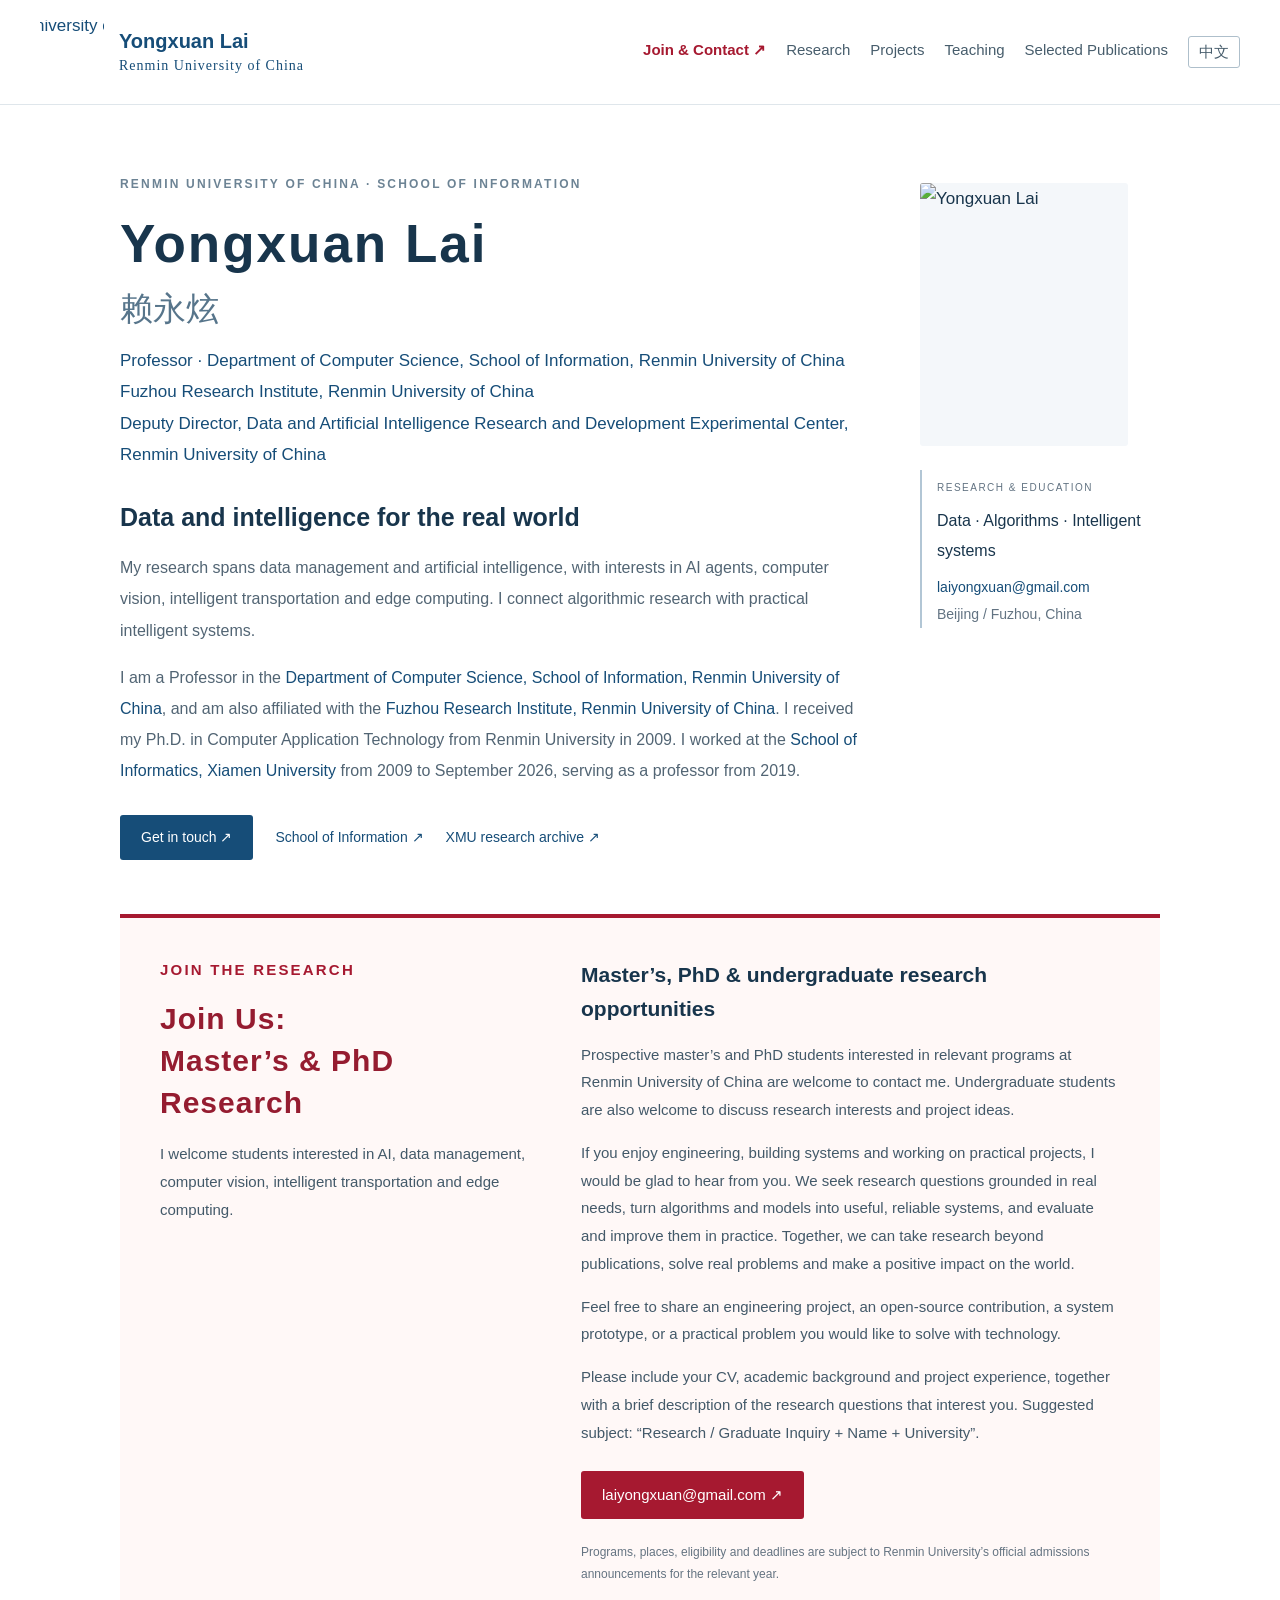
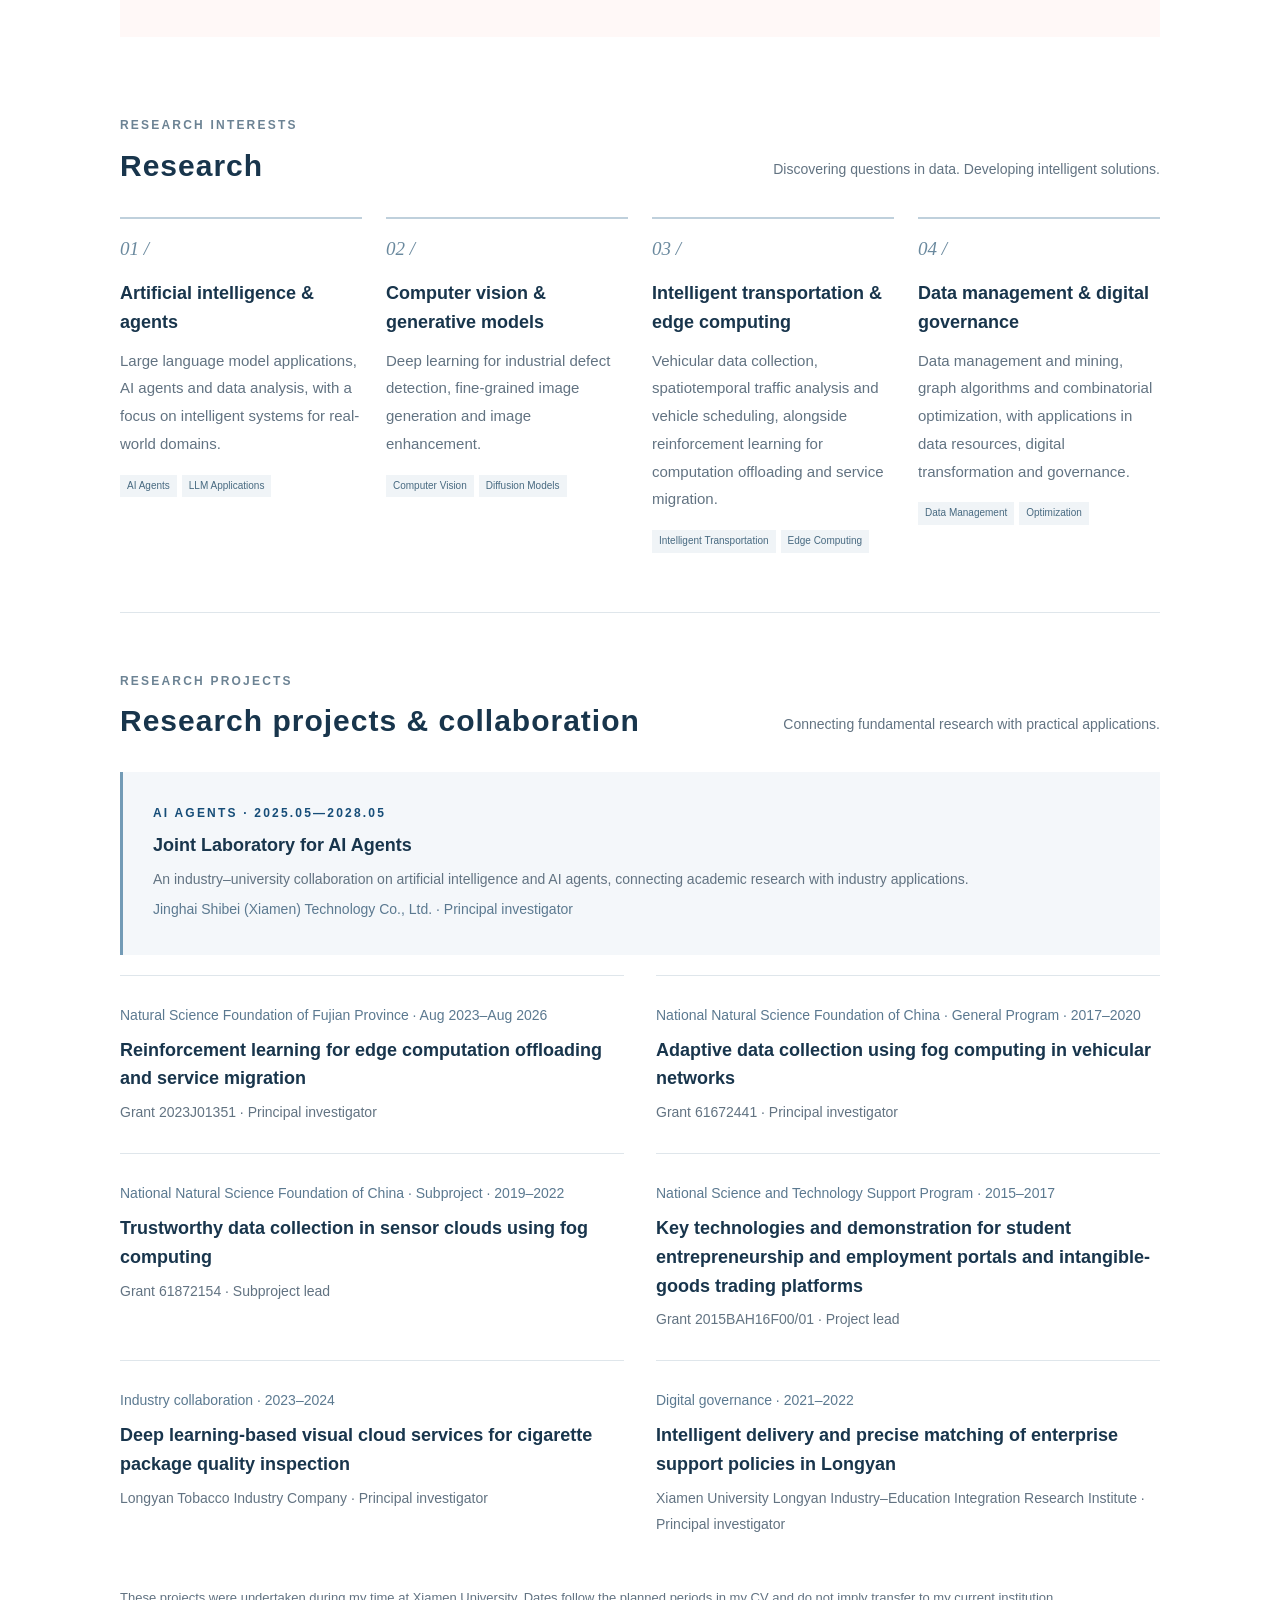
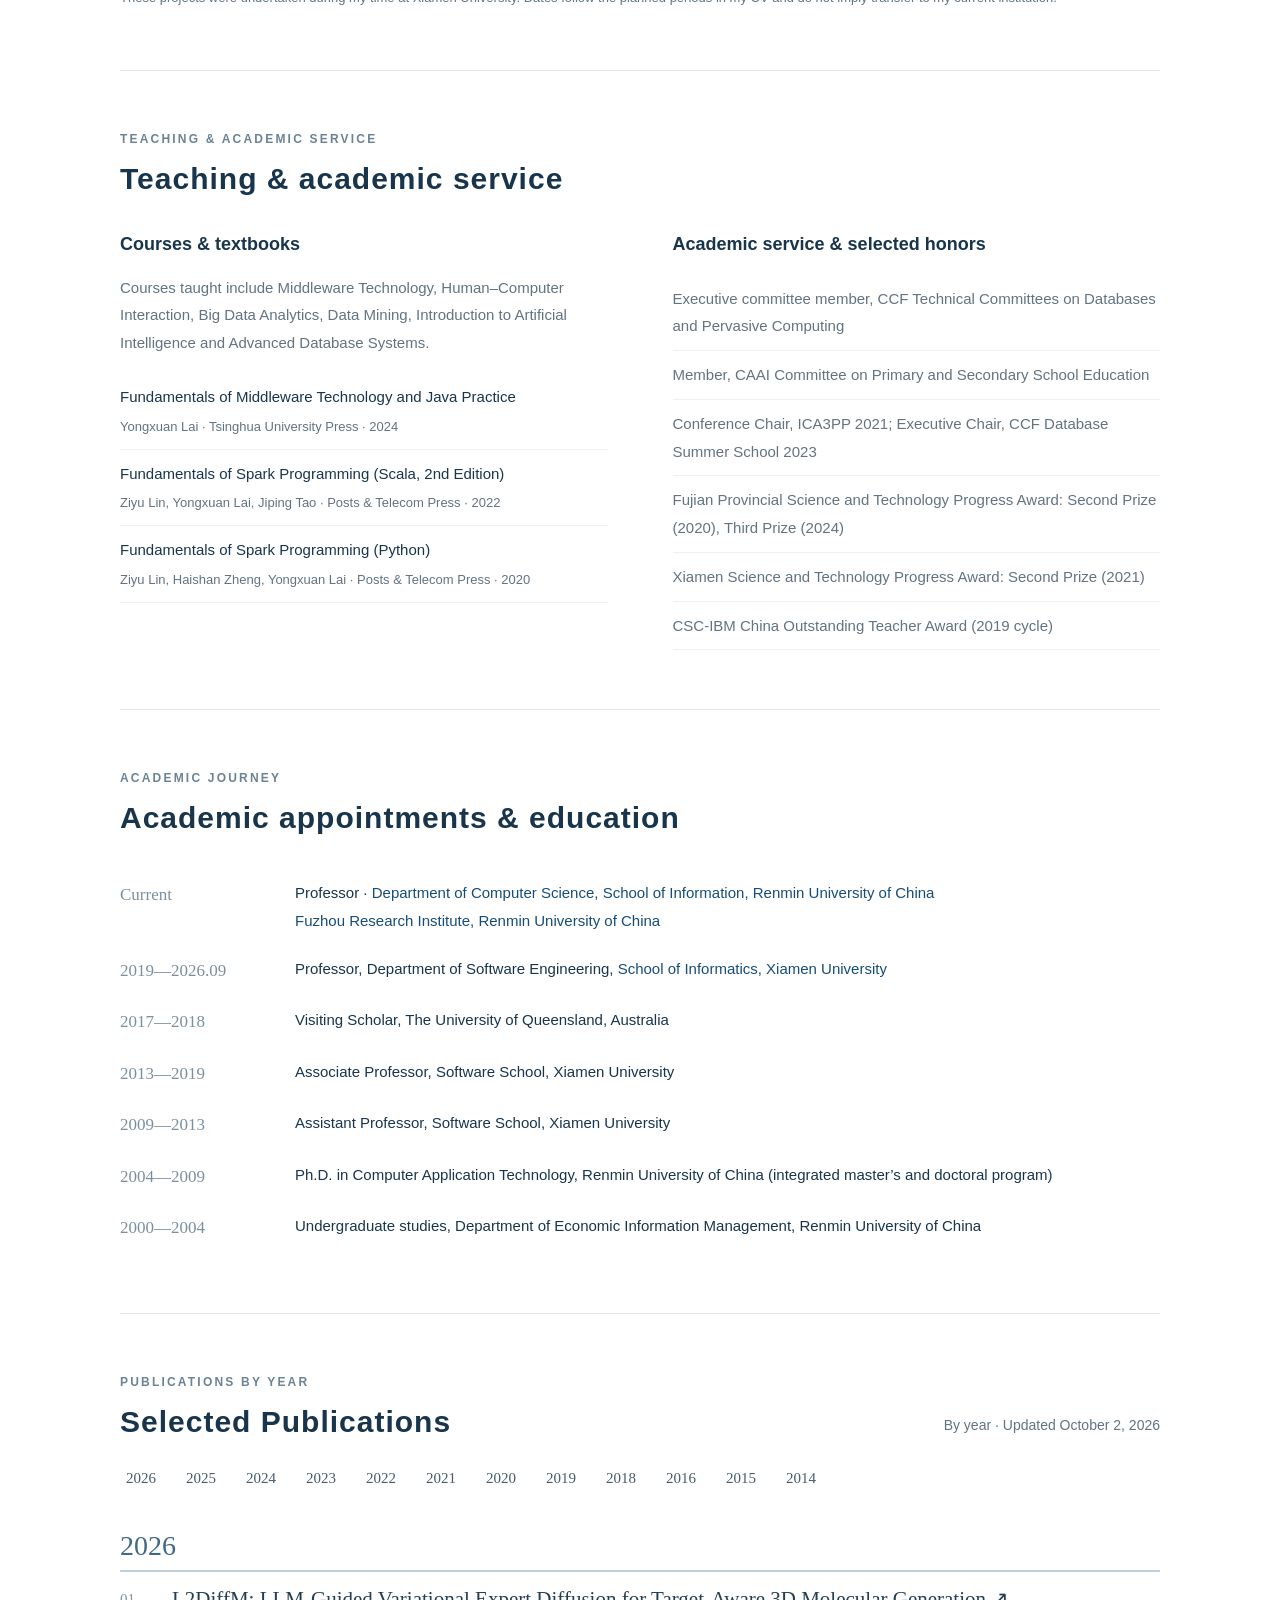
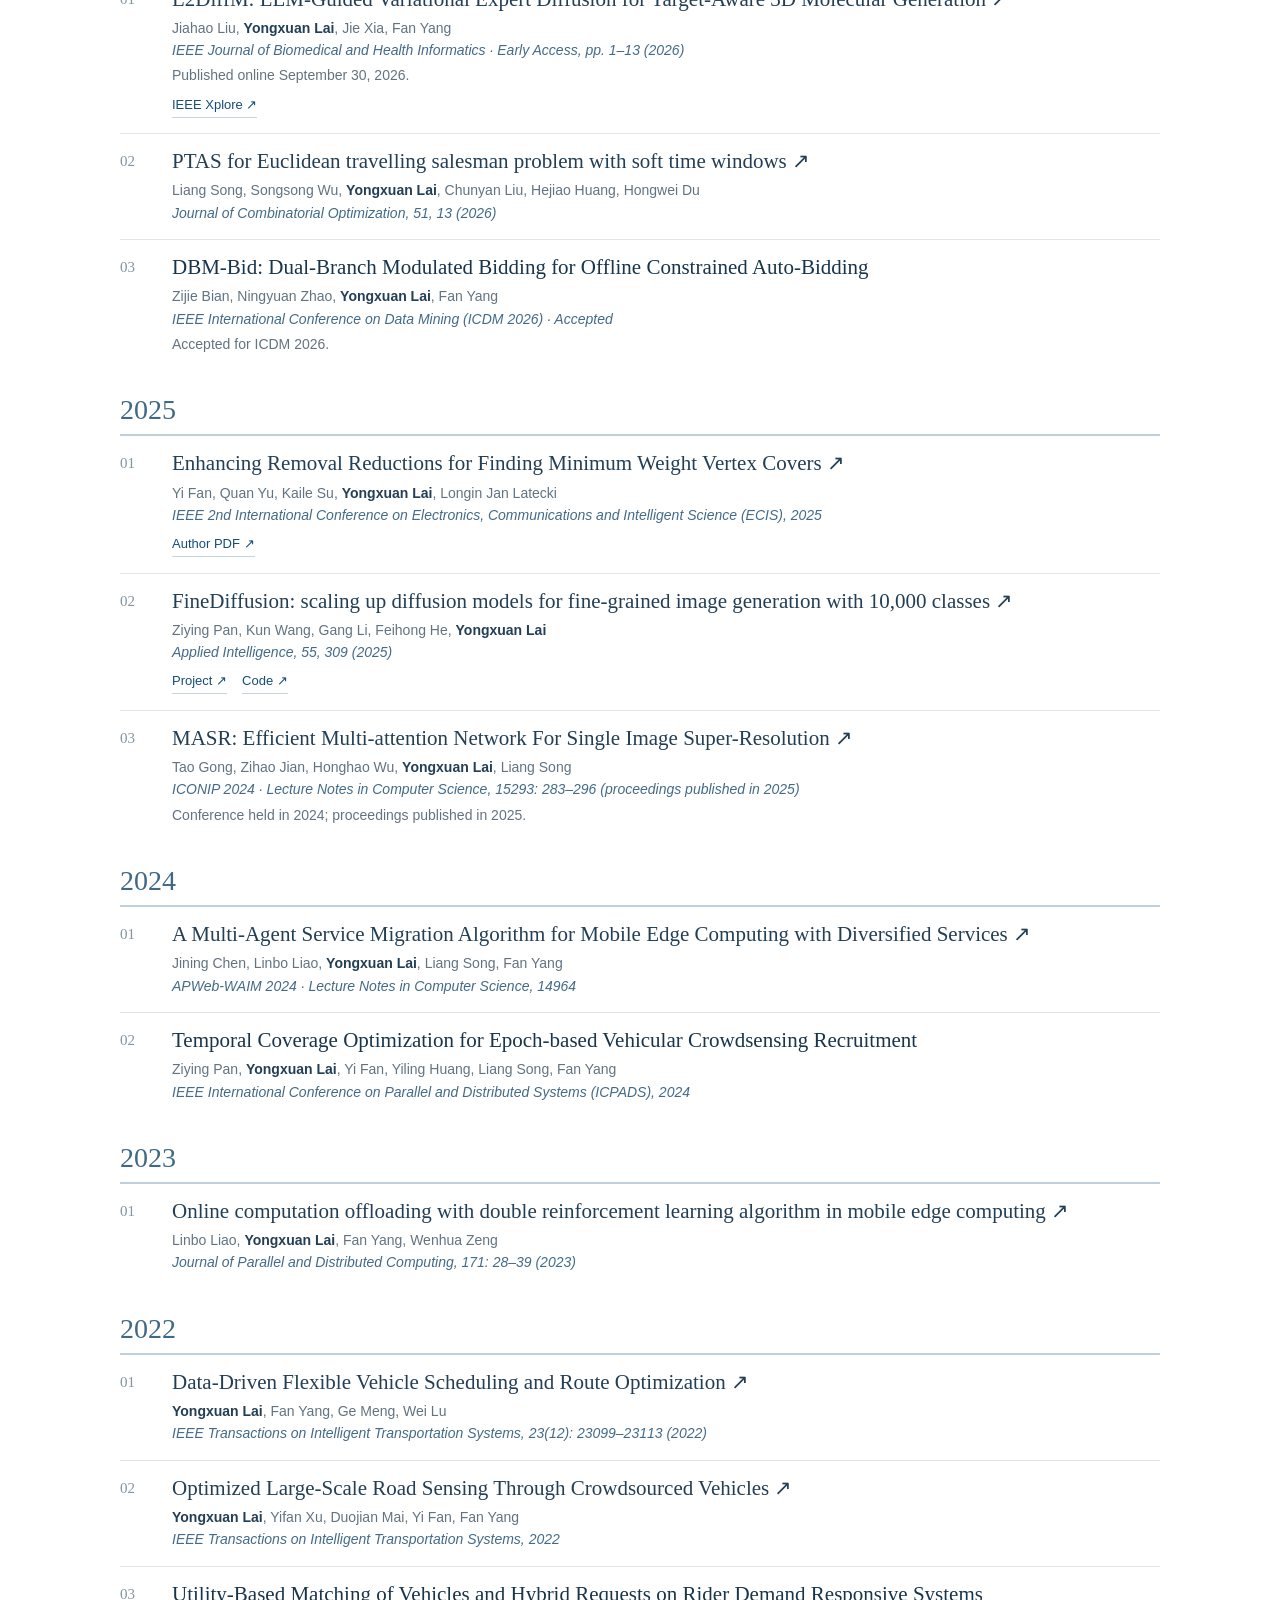
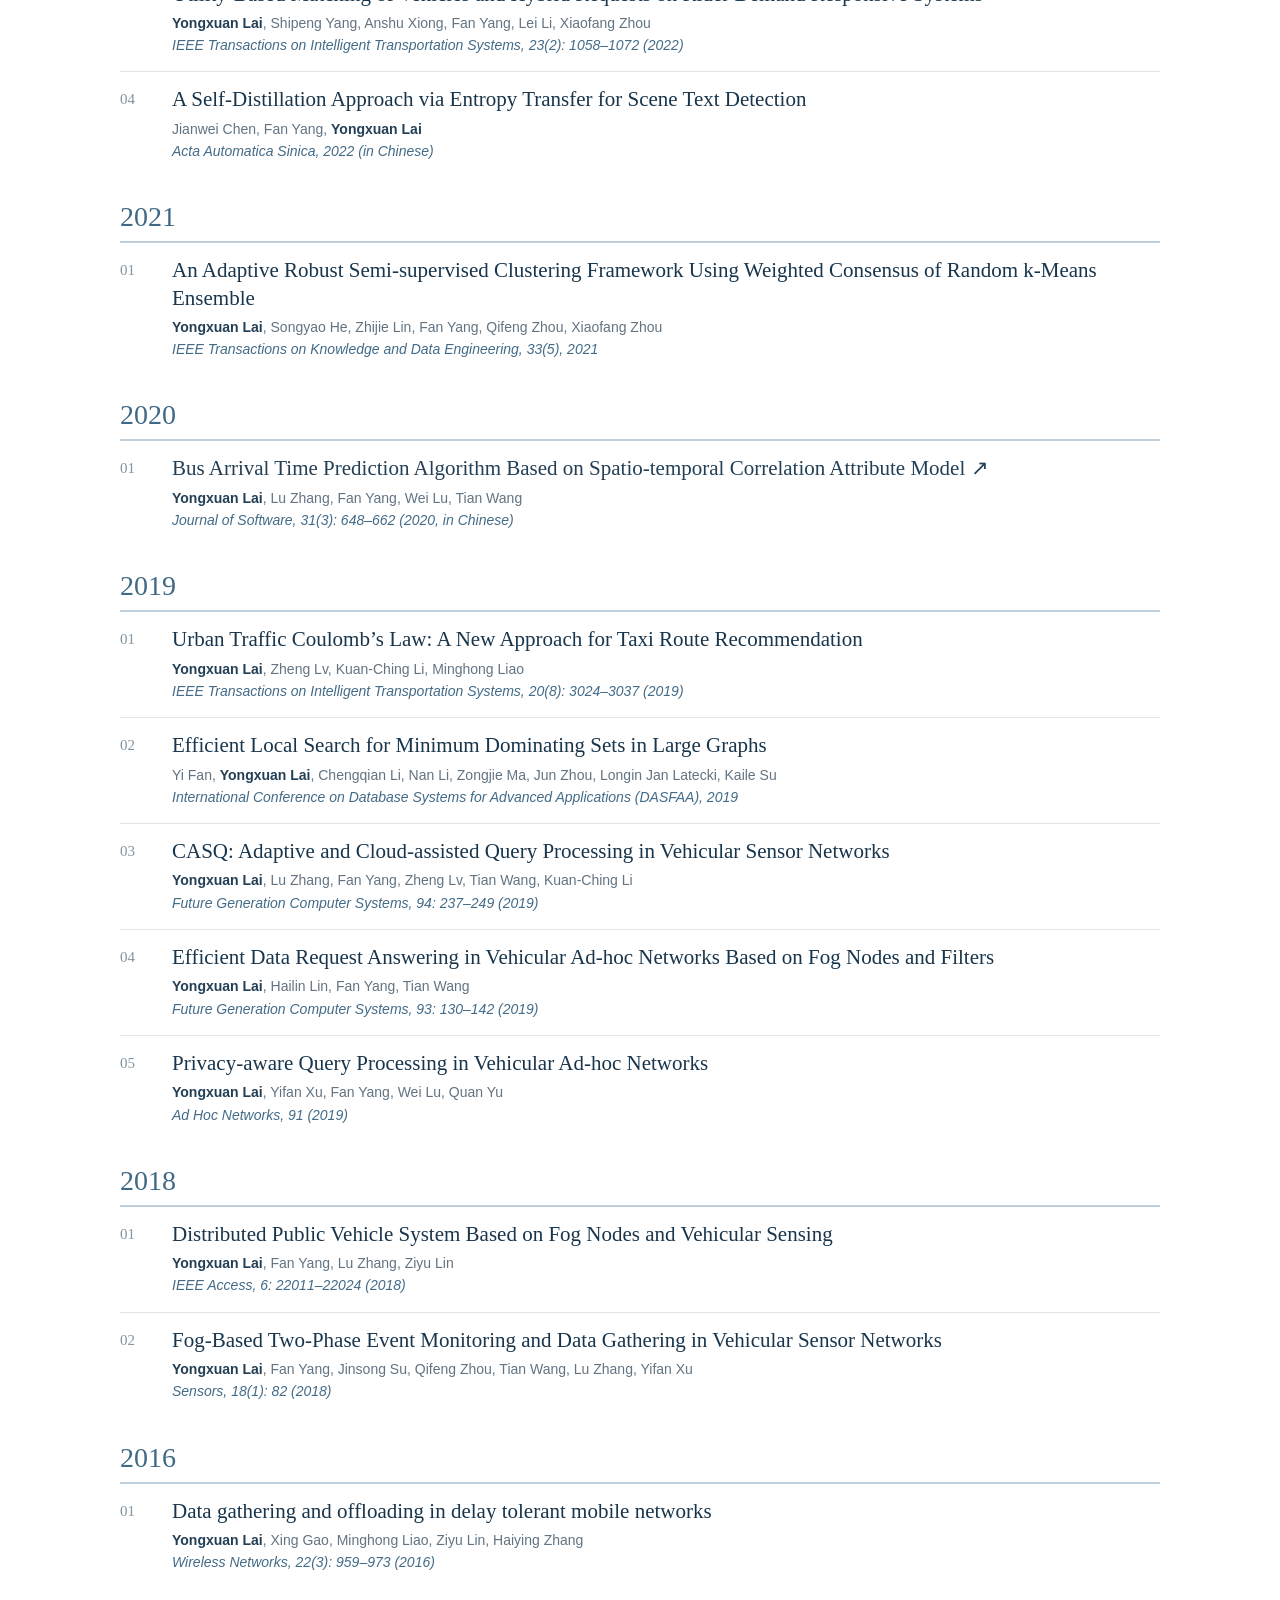
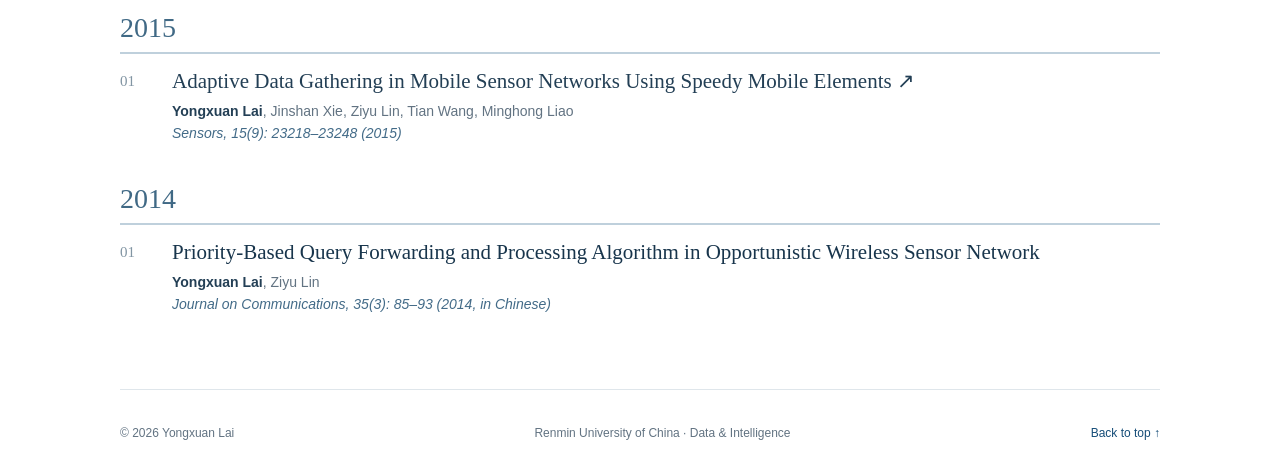
==== index.html @ a603679b "content: highlight masters and PhD recruitment near the top" ====
<!doctype html>
<html lang="en">

<head>
    <meta charset="utf-8">
    <meta name="viewport" content="width=device-width, initial-scale=1">
    <title>Yongxuan Lai | School of Information, Renmin University of China</title>
    <meta name="description"
        content="Yongxuan Lai, Department of Computer Science, School of Information, and Fuzhou Research Institute, Renmin University of China. Research in AI agents, data management, computer vision, intelligent transportation and edge computing. Publications, projects and opportunities.">
    <meta name="theme-color" content="#163e65">
    <link rel="icon" href="assets/favicon.svg" type="image/svg+xml">
    <link rel="stylesheet" href="style.css">
    <link rel="alternate" hreflang="en" href="https://laiyongxuan.github.io/">
    <link rel="alternate" hreflang="zh-CN" href="https://laiyongxuan.github.io/zh.html">
    <link rel="alternate" hreflang="x-default" href="https://laiyongxuan.github.io/">
    <link rel="canonical" href="https://laiyongxuan.github.io/">
</head>

<body>
    <a class="skip" href="#main">Skip to content</a>
    <header>
        <div class="site-identity"><a class="university-emblem" href="https://www.ruc.edu.cn/" target="_blank"
                rel="noopener noreferrer" aria-label="Renmin University of China website"><img
                    src="assets/ruc-emblem.png" alt="Renmin University of China emblem" width="924" height="300"></a><a
                class="brand" href="#about"><span>Yongxuan Lai <small>Renmin University of China</small></span></a>
        </div>
        <nav aria-label="Main navigation"><a class="nav-join"
                href="#join">Join & Contact ↗</a><a href="#research">Research</a><a href="#projects">Projects</a><a
                href="#teaching">Teaching</a><a href="#publications">Selected Publications</a><a class="language-switch" href="zh.html" lang="zh-CN"
                hreflang="zh-CN">中文</a></nav>
    </header>
    <main id="main">
        <section class="hero" id="about">
            <div class="intro">
                <p class="eyebrow">RENMIN UNIVERSITY OF CHINA · SCHOOL OF INFORMATION</p>
                <h1>Yongxuan Lai <span lang="zh-CN">赖永炫</span></h1>
                <p class="position">Professor · <a class="affiliation-link" href="https://info.ruc.edu.cn/"
                        target="_blank" rel="noopener noreferrer">Department of Computer Science, School of Information,
                        Renmin University of China</a><br><a class="affiliation-link"
                        href="https://ang.ruc.edu.cn/jxxm/tsjxzy/e8e44a99be1045ada964fd73d79098ff.htm" target="_blank"
                        rel="noopener noreferrer">Fuzhou Research Institute, Renmin University of China</a><br>Deputy
                    Director, Data and Artificial Intelligence Research and Development Experimental Center, Renmin
                    University of China</p>
                <p class="lead">Data and intelligence for the real world</p>
                <p>My research spans data management and artificial intelligence, with interests in AI agents, computer
                    vision, intelligent transportation and edge computing. I connect algorithmic research with practical
                    intelligent systems.</p>
                <p>I am a Professor in the <a class="affiliation-link" href="https://info.ruc.edu.cn/" target="_blank"
                        rel="noopener noreferrer">Department of Computer Science, School of Information, Renmin
                        University of China</a>, and am also affiliated with the <a class="affiliation-link"
                        href="https://ang.ruc.edu.cn/jxxm/tsjxzy/e8e44a99be1045ada964fd73d79098ff.htm" target="_blank"
                        rel="noopener noreferrer">Fuzhou Research Institute, Renmin University of China</a>. I received
                    my Ph.D. in Computer Application Technology from Renmin University in 2009. I worked at the <a
                        class="affiliation-link" href="https://informatics.xmu.edu.cn/" target="_blank"
                        rel="noopener noreferrer">School of Informatics, Xiamen University</a> from 2009 to September
                    2026, serving as a professor from 2019.</p>
                <div class="hero-links"><a class="button" href="mailto:laiyongxuan@gmail.com">Get in touch ↗</a><a
                        href="https://info.ruc.edu.cn/" target="_blank" rel="noopener noreferrer">School of Information
                        ↗</a><a href="https://scholar.xmu.edu.cn/Authors/Index?id=LaiYongXuan" target="_blank"
                        rel="noopener noreferrer">XMU research archive ↗</a></div>
            </div>
            <aside class="profile"><img src="assets/portrait.jpg" alt="Yongxuan Lai" width="225" height="285">
                <div><span class="profile-label">RESEARCH & EDUCATION</span>
                    <p>Data · Algorithms · Intelligent systems</p><a
                        href="mailto:laiyongxuan@gmail.com">laiyongxuan@gmail.com</a><small>Beijing / Fuzhou,
                        China</small>
                </div>
            </aside>
        </section>
        <section class="join" id="join">
            <div>
                <p class="eyebrow">JOIN THE RESEARCH</p>
                <h2>Join Us:<br>Master’s &amp; PhD Research</h2>
                <p>I welcome students interested in AI, data management, computer vision, intelligent transportation and
                    edge computing.</p>
            </div>
            <div>
                <h3>Master’s, PhD &amp; undergraduate research opportunities</h3>
                <p>Prospective master’s and PhD students interested in relevant programs at Renmin University of China are
                    welcome to contact me. Undergraduate students are also welcome to discuss research interests and
                    project ideas.</p>
                <p>If you enjoy engineering, building systems and working on practical projects, I would be glad to hear
                    from you. We seek research questions grounded in real needs, turn algorithms and models into useful,
                    reliable systems, and evaluate and improve them in practice. Together, we can take research beyond
                    publications, solve real problems and make a positive impact on the world.</p>
                <p>Feel free to share an engineering project, an open-source contribution, a system prototype, or a
                    practical problem you would like to solve with technology.</p>
                <p>Please include your CV, academic background and project experience, together with a brief description
                    of the research questions that interest you. Suggested subject: “Research / Graduate Inquiry + Name
                    + University”.</p><a class="button light"
                    href="mailto:laiyongxuan@gmail.com?subject=Research%20%2F%20Graduate%20Inquiry">laiyongxuan@gmail.com
                    ↗</a>
                <p class="join-note">Programs, places, eligibility and deadlines are subject to Renmin University’s
                    official admissions announcements for the relevant year.</p>
            </div>
        </section>
        <section id="research">
            <div class="section-heading">
                <div>
                    <p class="eyebrow">RESEARCH INTERESTS</p>
                    <h2>Research</h2>
                </div>
                <p>Discovering questions in data. Developing intelligent solutions.</p>
            </div>
            <div class="research-grid">
                <article><span class="number">01 /</span>
                    <h3>Artificial intelligence & agents</h3>
                    <p>Large language model applications, AI agents and data analysis, with a focus on intelligent
                        systems for real-world domains.</p>
                    <div class="tags"><span>AI Agents</span><span>LLM Applications</span></div>
                </article>
                <article><span class="number">02 /</span>
                    <h3>Computer vision & generative models</h3>
                    <p>Deep learning for industrial defect detection, fine-grained image generation and image
                        enhancement.</p>
                    <div class="tags"><span>Computer Vision</span><span>Diffusion Models</span></div>
                </article>
                <article><span class="number">03 /</span>
                    <h3>Intelligent transportation & edge computing</h3>
                    <p>Vehicular data collection, spatiotemporal traffic analysis and vehicle scheduling, alongside
                        reinforcement learning for computation offloading and service migration.</p>
                    <div class="tags"><span>Intelligent Transportation</span><span>Edge Computing</span></div>
                </article>
                <article><span class="number">04 /</span>
                    <h3>Data management & digital governance</h3>
                    <p>Data management and mining, graph algorithms and combinatorial optimization, with applications in
                        data resources, digital transformation and governance.</p>
                    <div class="tags"><span>Data Management</span><span>Optimization</span></div>
                </article>
            </div>
        </section>
        <section id="projects">
            <div class="section-heading">
                <div>
                    <p class="eyebrow">RESEARCH PROJECTS</p>
                    <h2>Research projects & collaboration</h2>
                </div>
                <p>Connecting fundamental research with practical applications.</p>
            </div>
            <div class="projects">
                <article class="featured-project">
                    <p class="eyebrow">AI AGENTS · 2025.05—2028.05</p>
                    <h3>Joint Laboratory for AI Agents</h3>
                    <p>An industry–university collaboration on artificial intelligence and AI agents, connecting
                        academic research with industry applications.</p>
                    <p class="project-meta">Jinghai Shibei (Xiamen) Technology Co., Ltd. · Principal investigator</p>
                </article>
                <article>
                    <p class="project-meta">Natural Science Foundation of Fujian Province · Aug 2023–Aug 2026</p>
                    <h3>Reinforcement learning for edge computation offloading and service migration</h3>
                    <p>Grant 2023J01351 · Principal investigator</p>
                </article>
                <article>
                    <p class="project-meta">National Natural Science Foundation of China · General Program · 2017–2020
                    </p>
                    <h3>Adaptive data collection using fog computing in vehicular networks</h3>
                    <p>Grant 61672441 · Principal investigator</p>
                </article>
                <article>
                    <p class="project-meta">National Natural Science Foundation of China · Subproject · 2019–2022</p>
                    <h3>Trustworthy data collection in sensor clouds using fog computing</h3>
                    <p>Grant 61872154 · Subproject lead</p>
                </article>
                <article>
                    <p class="project-meta">National Science and Technology Support Program · 2015–2017</p>
                    <h3>Key technologies and demonstration for student entrepreneurship and employment portals and
                        intangible-goods trading platforms</h3>
                    <p>Grant 2015BAH16F00/01 · Project lead</p>
                </article>
                <article>
                    <p class="project-meta">Industry collaboration · 2023–2024</p>
                    <h3>Deep learning-based visual cloud services for cigarette package quality inspection</h3>
                    <p>Longyan Tobacco Industry Company · Principal investigator</p>
                </article>
                <article>
                    <p class="project-meta">Digital governance · 2021–2022</p>
                    <h3>Intelligent delivery and precise matching of enterprise support policies in Longyan</h3>
                    <p>Xiamen University Longyan Industry–Education Integration Research Institute · Principal
                        investigator</p>
                </article>
            </div>
            <p class="section-note">These projects were undertaken during my time at Xiamen University. Dates follow the
                planned periods in my CV and do not imply transfer to my current institution.</p>
        </section>
        <section id="teaching">
            <div class="section-heading">
                <div>
                    <p class="eyebrow">TEACHING & ACADEMIC SERVICE</p>
                    <h2>Teaching & academic service</h2>
                </div>
            </div>
            <div class="two-columns">
                <div>
                    <h3 class="subheading">Courses & textbooks</h3>
                    <p>Courses taught include Middleware Technology, Human–Computer Interaction, Big Data Analytics,
                        Data Mining, Introduction to Artificial Intelligence and Advanced Database Systems.</p>
                    <ul class="clean-list">
                        <li><strong>Fundamentals of Middleware Technology and Java Practice</strong><span>Yongxuan Lai ·
                                Tsinghua University Press · 2024</span></li>
                        <li><strong>Fundamentals of Spark Programming (Scala, 2nd Edition)</strong><span>Ziyu Lin,
                                Yongxuan Lai, Jiping Tao · Posts & Telecom Press · 2022</span></li>
                        <li><strong>Fundamentals of Spark Programming (Python)</strong><span>Ziyu Lin, Haishan Zheng,
                                Yongxuan Lai · Posts & Telecom Press · 2020</span></li>
                    </ul>
                </div>
                <div>
                    <h3 class="subheading">Academic service & selected honors</h3>
                    <ul class="clean-list">
                        <li>Executive committee member, CCF Technical Committees on Databases and Pervasive Computing
                        </li>
                        <li>Member, CAAI Committee on Primary and Secondary School Education</li>
                        <li>Conference Chair, ICA3PP 2021; Executive Chair, CCF Database Summer School 2023</li>
                        <li>Fujian Provincial Science and Technology Progress Award: Second Prize (2020), Third Prize
                            (2024)</li>
                        <li>Xiamen Science and Technology Progress Award: Second Prize (2021)</li>
                        <li>CSC-IBM China Outstanding Teacher Award (2019 cycle)</li>
                    </ul>
                </div>
            </div>
        </section>
        <section id="experience">
            <div class="section-heading">
                <div>
                    <p class="eyebrow">ACADEMIC JOURNEY</p>
                    <h2>Academic appointments & education</h2>
                </div>
            </div>
            <div class="timeline">
                <p><time>Current</time><span>Professor · <a class="affiliation-link" href="https://info.ruc.edu.cn/"
                            target="_blank" rel="noopener noreferrer">Department of Computer Science, School of
                            Information, Renmin University of China</a><br><a class="affiliation-link"
                            href="https://ang.ruc.edu.cn/jxxm/tsjxzy/e8e44a99be1045ada964fd73d79098ff.htm"
                            target="_blank" rel="noopener noreferrer">Fuzhou Research Institute, Renmin University of
                            China</a></span></p>
                <p><time>2019—2026.09</time><span>Professor, Department of Software Engineering, <a
                            class="affiliation-link" href="https://informatics.xmu.edu.cn/" target="_blank"
                            rel="noopener noreferrer">School of Informatics, Xiamen University</a></span></p>
                <p><time>2017—2018</time><span>Visiting Scholar, The University of Queensland, Australia</span></p>
                <p><time>2013—2019</time><span>Associate Professor, Software School, Xiamen University</span></p>
                <p><time>2009—2013</time><span>Assistant Professor, Software School, Xiamen University</span></p>
                <p><time>2004—2009</time><span>Ph.D. in Computer Application Technology, Renmin University of China
                        (integrated master’s and doctoral program)</span></p>
                <p><time>2000—2004</time><span>Undergraduate studies, Department of Economic Information Management,
                        Renmin University of China</span></p>
            </div>
        </section>
        <section id="publications">
            <div class="section-heading">
                <div>
                    <p class="eyebrow">PUBLICATIONS BY YEAR</p>
                    <h2>Selected Publications</h2>
                </div>
                <p>By year · Updated October 2, 2026</p>
            </div>
            <nav class="year-nav" aria-label="Publication years"><a href="#papers-2026">2026</a><a
                    href="#papers-2025">2025</a><a href="#papers-2024">2024</a><a href="#papers-2023">2023</a><a
                    href="#papers-2022">2022</a><a href="#papers-2021">2021</a><a href="#papers-2020">2020</a><a
                    href="#papers-2019">2019</a><a href="#papers-2018">2018</a><a href="#papers-2016">2016</a><a
                    href="#papers-2015">2015</a><a href="#papers-2014">2014</a></nav>
            
            <div class="publication-year" id="papers-2026">
                <h3>2026</h3>
                <div class="paper-list">
                    <article class="paper" data-status="published">
                        <div class="paper-index">01</div>
                        <div>
                            <h4><a href="https://doi.org/10.1109/JBHI.2026.3737835">L2DiffM: LLM-Guided Variational
                                    Expert Diffusion for Target-Aware 3D Molecular Generation ↗</a></h4>
                            <p>Jiahao Liu, <strong>Yongxuan Lai</strong>, Jie Xia, Fan Yang</p>
                            <p class="venue">IEEE Journal of Biomedical and Health Informatics · Early Access, pp. 1–13
                                (2026)</p>
                            <p class="paper-note">Published online September 30, 2026.</p><a class="paper-link"
                                href="https://ieeexplore.ieee.org/document/11715883">IEEE Xplore ↗</a>
                        </div>
                    </article>
                    <article class="paper" data-status="published">
                        <div class="paper-index">02</div>
                        <div>
                            <h4><a href="https://doi.org/10.1007/s10878-025-01387-z">PTAS for Euclidean travelling
                                    salesman problem with soft time windows ↗</a></h4>
                            <p>Liang Song, Songsong Wu, <strong>Yongxuan Lai</strong>, Chunyan Liu, Hejiao Huang,
                                Hongwei Du</p>
                            <p class="venue">Journal of Combinatorial Optimization, 51, 13 (2026)</p>
                        </div>
                    </article>
                    <article class="paper" data-status="accepted">
                        <div class="paper-index">03</div>
                        <div>
                            <h4>DBM-Bid: Dual-Branch Modulated Bidding for Offline Constrained Auto-Bidding</h4>
                            <p>Zijie Bian, Ningyuan Zhao, <strong>Yongxuan Lai</strong>, Fan Yang</p>
                            <p class="venue">IEEE International Conference on Data Mining (ICDM 2026) · Accepted</p>
                            <p class="paper-note">Accepted for ICDM 2026.</p>
                        </div>
                    </article>
                </div>
            </div>
            <div class="publication-year" id="papers-2025">
                <h3>2025</h3>
                <div class="paper-list">
                    <article class="paper" data-status="published">
                        <div class="paper-index">01</div>
                        <div>
                            <h4><a href="https://doi.org/10.1109/ECIS65594.2025.11086670">Enhancing Removal Reductions
                                    for Finding Minimum Weight Vertex Covers ↗</a></h4>
                            <p>Yi Fan, Quan Yu, Kaile Su, <strong>Yongxuan Lai</strong>, Longin Jan Latecki</p>
                            <p class="venue">IEEE 2nd International Conference on Electronics, Communications and
                                Intelligent Science (ECIS), 2025</p><a class="paper-link"
                                href="https://cis.temple.edu/~latecki/Papers/YiFan2025.pdf">Author PDF ↗</a>
                        </div>
                    </article>
                    <article class="paper" data-status="published">
                        <div class="paper-index">02</div>
                        <div>
                            <h4><a href="https://doi.org/10.1007/s10489-024-06215-1">FineDiffusion: scaling up diffusion
                                    models for fine-grained image generation with 10,000 classes ↗</a></h4>
                            <p>Ziying Pan, Kun Wang, Gang Li, Feihong He, <strong>Yongxuan Lai</strong></p>
                            <p class="venue">Applied Intelligence, 55, 309 (2025)</p><a class="paper-link"
                                href="https://finediffusion.github.io/">Project ↗</a><a class="paper-link"
                                href="https://github.com/FineDiffusion/FineDiffusion/">Code ↗</a>
                        </div>
                    </article>
                    <article class="paper" data-status="published">
                        <div class="paper-index">03</div>
                        <div>
                            <h4><a href="https://doi.org/10.1007/978-981-96-6596-9_20">MASR: Efficient Multi-attention
                                    Network For Single Image Super-Resolution ↗</a></h4>
                            <p>Tao Gong, Zihao Jian, Honghao Wu, <strong>Yongxuan Lai</strong>, Liang Song</p>
                            <p class="venue">ICONIP 2024 · Lecture Notes in Computer Science, 15293: 283–296
                                (proceedings published in 2025)</p>
                            <p class="paper-note">Conference held in 2024; proceedings published in 2025.</p>
                        </div>
                    </article>
                </div>
            </div>
            <div class="publication-year" id="papers-2024">
                <h3>2024</h3>
                <div class="paper-list">
                    <article class="paper" data-status="published">
                        <div class="paper-index">01</div>
                        <div>
                            <h4><a href="https://doi.org/10.1007/978-981-97-7241-4_22">A Multi-Agent Service Migration
                                    Algorithm for Mobile Edge Computing with Diversified Services ↗</a></h4>
                            <p>Jining Chen, Linbo Liao, <strong>Yongxuan Lai</strong>, Liang Song, Fan Yang</p>
                            <p class="venue">APWeb-WAIM 2024 · Lecture Notes in Computer Science, 14964</p>
                        </div>
                    </article>
                    <article class="paper" data-status="published">
                        <div class="paper-index">02</div>
                        <div>
                            <h4>Temporal Coverage Optimization for Epoch-based Vehicular Crowdsensing Recruitment</h4>
                            <p>Ziying Pan, <strong>Yongxuan Lai</strong>, Yi Fan, Yiling Huang, Liang Song, Fan Yang</p>
                            <p class="venue">IEEE International Conference on Parallel and Distributed Systems (ICPADS),
                                2024</p>
                        </div>
                    </article>
                </div>
            </div>
            <div class="publication-year" id="papers-2023">
                <h3>2023</h3>
                <div class="paper-list">
                    <article class="paper" data-status="published">
                        <div class="paper-index">01</div>
                        <div>
                            <h4><a href="https://doi.org/10.1016/j.jpdc.2022.09.006">Online computation offloading with
                                    double reinforcement learning algorithm in mobile edge computing ↗</a></h4>
                            <p>Linbo Liao, <strong>Yongxuan Lai</strong>, Fan Yang, Wenhua Zeng</p>
                            <p class="venue">Journal of Parallel and Distributed Computing, 171: 28–39 (2023)</p>
                        </div>
                    </article>
                </div>
            </div>
            <div class="publication-year" id="papers-2022">
                <h3>2022</h3>
                <div class="paper-list">
                    <article class="paper" data-status="published">
                        <div class="paper-index">01</div>
                        <div>
                            <h4><a href="https://doi.org/10.1109/TITS.2022.3204644">Data-Driven Flexible Vehicle
                                    Scheduling and Route Optimization ↗</a></h4>
                            <p><strong>Yongxuan Lai</strong>, Fan Yang, Ge Meng, Wei Lu</p>
                            <p class="venue">IEEE Transactions on Intelligent Transportation Systems, 23(12):
                                23099–23113 (2022)</p>
                        </div>
                    </article>
                    <article class="paper" data-status="published">
                        <div class="paper-index">02</div>
                        <div>
                            <h4><a href="https://doi.org/10.1109/TITS.2022.3147211">Optimized Large-Scale Road Sensing
                                    Through Crowdsourced Vehicles ↗</a></h4>
                            <p><strong>Yongxuan Lai</strong>, Yifan Xu, Duojian Mai, Yi Fan, Fan Yang</p>
                            <p class="venue">IEEE Transactions on Intelligent Transportation Systems, 2022</p>
                        </div>
                    </article>
                    <article class="paper" data-status="published">
                        <div class="paper-index">03</div>
                        <div>
                            <h4>Utility-Based Matching of Vehicles and Hybrid Requests on Rider Demand Responsive
                                Systems</h4>
                            <p><strong>Yongxuan Lai</strong>, Shipeng Yang, Anshu Xiong, Fan Yang, Lei Li, Xiaofang Zhou
                            </p>
                            <p class="venue">IEEE Transactions on Intelligent Transportation Systems, 23(2): 1058–1072
                                (2022)</p>
                        </div>
                    </article>
                    <article class="paper" data-status="published">
                        <div class="paper-index">04</div>
                        <div>
                            <h4>A Self-Distillation Approach via Entropy Transfer for Scene Text Detection</h4>
                            <p>Jianwei Chen, Fan Yang, <strong>Yongxuan Lai</strong></p>
                            <p class="venue">Acta Automatica Sinica, 2022 (in Chinese)</p>
                        </div>
                    </article>
                </div>
            </div>
            <div class="publication-year" id="papers-2021">
                <h3>2021</h3>
                <div class="paper-list">
                    <article class="paper" data-status="published">
                        <div class="paper-index">01</div>
                        <div>
                            <h4>An Adaptive Robust Semi-supervised Clustering Framework Using Weighted Consensus of
                                Random k-Means Ensemble</h4>
                            <p><strong>Yongxuan Lai</strong>, Songyao He, Zhijie Lin, Fan Yang, Qifeng Zhou, Xiaofang
                                Zhou</p>
                            <p class="venue">IEEE Transactions on Knowledge and Data Engineering, 33(5), 2021</p>
                        </div>
                    </article>
                </div>
            </div>
            <div class="publication-year" id="papers-2020">
                <h3>2020</h3>
                <div class="paper-list">
                    <article class="paper" data-status="published">
                        <div class="paper-index">01</div>
                        <div>
                            <h4><a href="https://doi.org/10.13328/j.cnki.jos.005901">Bus Arrival Time Prediction
                                    Algorithm Based on Spatio-temporal Correlation Attribute Model ↗</a></h4>
                            <p><strong>Yongxuan Lai</strong>, Lu Zhang, Fan Yang, Wei Lu, Tian Wang</p>
                            <p class="venue">Journal of Software, 31(3): 648–662 (2020, in Chinese)</p>
                        </div>
                    </article>
                </div>
            </div>
            <div class="publication-year" id="papers-2019">
                <h3>2019</h3>
                <div class="paper-list">
                    <article class="paper" data-status="published">
                        <div class="paper-index">01</div>
                        <div>
                            <h4>Urban Traffic Coulomb’s Law: A New Approach for Taxi Route Recommendation</h4>
                            <p><strong>Yongxuan Lai</strong>, Zheng Lv, Kuan-Ching Li, Minghong Liao</p>
                            <p class="venue">IEEE Transactions on Intelligent Transportation Systems, 20(8): 3024–3037
                                (2019)</p>
                        </div>
                    </article>
                    <article class="paper" data-status="published">
                        <div class="paper-index">02</div>
                        <div>
                            <h4>Efficient Local Search for Minimum Dominating Sets in Large Graphs</h4>
                            <p>Yi Fan, <strong>Yongxuan Lai</strong>, Chengqian Li, Nan Li, Zongjie Ma, Jun Zhou, Longin
                                Jan Latecki, Kaile Su</p>
                            <p class="venue">International Conference on Database Systems for Advanced Applications
                                (DASFAA), 2019</p>
                        </div>
                    </article>
                    <article class="paper" data-status="published">
                        <div class="paper-index">03</div>
                        <div>
                            <h4>CASQ: Adaptive and Cloud-assisted Query Processing in Vehicular Sensor Networks</h4>
                            <p><strong>Yongxuan Lai</strong>, Lu Zhang, Fan Yang, Zheng Lv, Tian Wang, Kuan-Ching Li</p>
                            <p class="venue">Future Generation Computer Systems, 94: 237–249 (2019)</p>
                        </div>
                    </article>
                    <article class="paper" data-status="published">
                        <div class="paper-index">04</div>
                        <div>
                            <h4>Efficient Data Request Answering in Vehicular Ad-hoc Networks Based on Fog Nodes and
                                Filters</h4>
                            <p><strong>Yongxuan Lai</strong>, Hailin Lin, Fan Yang, Tian Wang</p>
                            <p class="venue">Future Generation Computer Systems, 93: 130–142 (2019)</p>
                        </div>
                    </article>
                    <article class="paper" data-status="published">
                        <div class="paper-index">05</div>
                        <div>
                            <h4>Privacy-aware Query Processing in Vehicular Ad-hoc Networks</h4>
                            <p><strong>Yongxuan Lai</strong>, Yifan Xu, Fan Yang, Wei Lu, Quan Yu</p>
                            <p class="venue">Ad Hoc Networks, 91 (2019)</p>
                        </div>
                    </article>
                </div>
            </div>
            <div class="publication-year" id="papers-2018">
                <h3>2018</h3>
                <div class="paper-list">
                    <article class="paper" data-status="published">
                        <div class="paper-index">01</div>
                        <div>
                            <h4>Distributed Public Vehicle System Based on Fog Nodes and Vehicular Sensing</h4>
                            <p><strong>Yongxuan Lai</strong>, Fan Yang, Lu Zhang, Ziyu Lin</p>
                            <p class="venue">IEEE Access, 6: 22011–22024 (2018)</p>
                        </div>
                    </article>
                    <article class="paper" data-status="published">
                        <div class="paper-index">02</div>
                        <div>
                            <h4>Fog-Based Two-Phase Event Monitoring and Data Gathering in Vehicular Sensor Networks
                            </h4>
                            <p><strong>Yongxuan Lai</strong>, Fan Yang, Jinsong Su, Qifeng Zhou, Tian Wang, Lu Zhang,
                                Yifan Xu</p>
                            <p class="venue">Sensors, 18(1): 82 (2018)</p>
                        </div>
                    </article>
                </div>
            </div>
            <div class="publication-year" id="papers-2016">
                <h3>2016</h3>
                <div class="paper-list">
                    <article class="paper" data-status="published">
                        <div class="paper-index">01</div>
                        <div>
                            <h4>Data gathering and offloading in delay tolerant mobile networks</h4>
                            <p><strong>Yongxuan Lai</strong>, Xing Gao, Minghong Liao, Ziyu Lin, Haiying Zhang</p>
                            <p class="venue">Wireless Networks, 22(3): 959–973 (2016)</p>
                        </div>
                    </article>
                </div>
            </div>
            <div class="publication-year" id="papers-2015">
                <h3>2015</h3>
                <div class="paper-list">
                    <article class="paper" data-status="published">
                        <div class="paper-index">01</div>
                        <div>
                            <h4><a href="https://doi.org/10.3390/s150923218">Adaptive Data Gathering in Mobile Sensor
                                    Networks Using Speedy Mobile Elements ↗</a></h4>
                            <p><strong>Yongxuan Lai</strong>, Jinshan Xie, Ziyu Lin, Tian Wang, Minghong Liao</p>
                            <p class="venue">Sensors, 15(9): 23218–23248 (2015)</p>
                        </div>
                    </article>
                </div>
            </div>
            <div class="publication-year" id="papers-2014">
                <h3>2014</h3>
                <div class="paper-list">
                    <article class="paper" data-status="published">
                        <div class="paper-index">01</div>
                        <div>
                            <h4>Priority-Based Query Forwarding and Processing Algorithm in Opportunistic Wireless
                                Sensor Network</h4>
                            <p><strong>Yongxuan Lai</strong>, Ziyu Lin</p>
                            <p class="venue">Journal on Communications, 35(3): 85–93 (2014, in Chinese)</p>
                        </div>
                    </article>
                </div>
            </div>
        </section>
        
    <!-- Awaiting the owner’s MapMyVisitors embed code; no tracking installed yet. -->
</main>
    <footer><span>© 2026 Yongxuan Lai</span><span>Renmin University of China · Data & Intelligence</span><a
            href="#about">Back to top ↑</a></footer>
</body>

</html>
---- style.css ----
:root{--ink:#18354c;--blue:#164d78;--muted:#627382;--line:#dfe6eb;--paper:#fff;--wash:#f4f7fa}*{box-sizing:border-box}html{scroll-behavior:smooth;scroll-padding-top:95px}body{margin:0;background:var(--paper);color:var(--ink);font-family:Inter,"Segoe UI","Microsoft YaHei",sans-serif;font-size:17px;line-height:1.85}a{color:var(--blue);text-decoration:none}a:hover{text-decoration:underline;text-underline-offset:5px}a:focus-visible{outline:3px solid #bc843f;outline-offset:5px}header{max-width:1200px;margin:auto;min-height:98px;display:flex;align-items:center;justify-content:space-between;padding:20px 40px;border-bottom:1px solid var(--line);gap:24px}.brand{display:flex;gap:15px;align-items:center;font-family:Georgia,serif;font-size:37px;font-weight:bold;line-height:1.3}.brand>span{border-left:1px solid var(--line);padding-left:15px;font-family:"Microsoft YaHei",sans-serif;font-size:20px}.brand small{display:block;font-weight:400;font-family:Georgia,serif;font-size:14px;letter-spacing:1px;margin-top:3px}nav{display:flex;gap:26px;font-size:15px}nav a{color:#475d6c}.nav-join{color:var(--blue);font-weight:600}main{max-width:1120px;margin:auto;padding:0 40px}.hero{display:grid;grid-template-columns:1fr 240px;gap:85px;padding:70px 0 54px;border:0}.eyebrow{font-size:12px;letter-spacing:2.2px;font-weight:700;color:#6c8394;line-height:1.6;margin:0 0 16px}h1{font-size:53px;letter-spacing:2px;line-height:1.3;margin:0 0 14px;font-weight:600}h1 span{font-family:Georgia,serif;font-size:33px;font-weight:400;letter-spacing:0;display:block;margin-top:9px;color:#57758b}.position{font-size:17px;margin:0 0 28px;color:var(--blue)}.lead{font-size:25px!important;font-weight:600;margin-bottom:12px!important}.intro>p:not(.eyebrow):not(.position){font-size:16px;line-height:1.95}.intro>p:not(.lead):not(.position):not(.eyebrow){color:#526574}.hero-links{display:flex;align-items:center;gap:22px;flex-wrap:wrap;margin-top:28px;font-size:14px}.button{display:inline-block;background:var(--blue);color:white;padding:10px 21px;border-radius:3px}.profile{padding-top:8px}.profile img{display:block;width:208px;height:263px;object-fit:cover;object-position:top;border-radius:3px;background:var(--wash)}.profile>div{border-left:2px solid #b2c6d5;margin-top:24px;padding-left:15px}.profile-label{font-size:10px;letter-spacing:1.5px;color:var(--muted)}.profile p{font-size:16px;margin:5px 0}.profile a{font-size:14px}.profile small{display:block;color:var(--muted);font-size:14px}.recruit-strip{display:flex;justify-content:space-between;gap:14px;background:#edf4f7;padding:17px 23px;border-left:3px solid #5789a7;font-size:15px}.recruit-strip i{display:inline-block;width:7px;height:7px;background:#4e857c;border-radius:50%;margin-right:9px}.recruit-strip b{margin-left:14px}section{padding:59px 0;border-bottom:1px solid var(--line);scroll-margin-top:15px}.section-heading{display:flex;justify-content:space-between;align-items:end;gap:20px;margin-bottom:29px}.section-heading .eyebrow{margin-bottom:7px}h2{font-size:30px;letter-spacing:1px;font-weight:600;line-height:1.5;margin:0}.section-heading>p{font-size:14px;color:var(--muted);margin:0 0 5px}h3{font-size:20px;font-weight:600;line-height:1.6;margin:0 0 12px}.research-grid{display:grid;grid-template-columns:repeat(4,1fr);gap:24px}.research-grid article{border-top:2px solid #bfd0dc;padding-top:15px}.number{font:italic 19px Georgia,serif;color:#6a899e}.research-grid h3{margin:14px 0 10px;font-size:18px}.research-grid p{font-size:15px;color:var(--muted);margin:0 0 17px}.tags{display:flex;gap:5px;flex-wrap:wrap}.tags span{font-size:10px;color:#486a81;background:#f0f4f7;padding:2px 7px}.paper{display:grid;grid-template-columns:76px 1fr;gap:24px;padding:25px 0;border-top:1px solid var(--line)}.paper:first-child{border-top:0;padding-top:4px}.year{font:23px Georgia,serif;color:#406985;padding-top:2px}.year span{display:block;font:10px "Microsoft YaHei",sans-serif;color:#588678;margin-top:10px}.paper h3{font-family:Georgia,"Times New Roman",serif;font-size:22px;line-height:1.45;margin-bottom:8px;font-weight:500}.paper h3 a{color:#233f55}.paper p{font-size:14px;line-height:1.8;color:var(--muted);margin:3px 0}.paper strong{color:#233f55;font-weight:600}.paper .venue{color:#436b88;font-style:italic}.paper .paper-note{margin-top:8px}.paper-link{display:inline-block;font-size:13px;margin:8px 15px 0 0;border-bottom:1px solid #c6d6e1}.section-note{font-size:13px;color:var(--muted);margin:22px 0 0}.projects{display:grid;grid-template-columns:1fr 1fr;gap:0 32px}.projects article{border-top:1px solid var(--line);padding:23px 0}.projects .featured-project{grid-column:1/-1;background:var(--wash);padding:28px 30px;margin-bottom:20px;border:0;border-left:3px solid #739bb6}.projects h3{font-size:18px;margin:7px 0}.projects p{font-size:14px;color:var(--muted);margin:4px 0}.projects .eyebrow{font-size:12px;color:var(--blue);margin-bottom:8px}.project-meta{color:#5b7990!important}.two-columns{display:grid;grid-template-columns:1fr 1fr;gap:65px}.two-columns p,.clean-list{font-size:15px;color:var(--muted)}.subheading{font-size:18px}.clean-list{list-style:none;padding:0;margin:16px 0 0}.clean-list li{padding:10px 0;border-bottom:1px solid #edf0f3}.clean-list strong{font-weight:500;color:var(--ink)}.clean-list span{display:block;font-size:13px;margin-top:4px}.timeline p{display:grid;grid-template-columns:155px 1fr;gap:20px;font-size:15px;margin:0;padding:10px 0}.timeline time{color:#7b8f9e;font-family:Georgia,serif;font-size:17px}.join{margin-top:56px;background:#183e5b;color:#fff;padding:40px;display:grid;grid-template-columns:1fr 1.15fr;gap:60px;border:0}.join .eyebrow{color:#aec8da}.join h2{font-size:36px;line-height:1.55;margin-bottom:16px}.join p{font-size:15px;color:#d0dce5}.join h3{font-size:21px}.join .light{background:#fff;color:#183e5b;font-size:15px;margin:10px 0}.join .join-note{font-size:12px;color:#b6cbd9}.skip{position:absolute;left:-1000px}.skip:focus{left:12px;top:12px;background:white;z-index:10;padding:12px}footer{max-width:1120px;margin:0 auto;padding:32px 40px;display:flex;gap:20px;justify-content:space-between;font-size:12px;color:var(--muted)}@media(max-width:900px){header{flex-wrap:wrap}nav{gap:22px;flex-wrap:wrap}.hero{gap:35px;grid-template-columns:1fr 208px}.research-grid{grid-template-columns:1fr 1fr}.join{gap:30px}.two-columns{gap:35px}}@media(max-width:600px){header{padding:20px 24px;gap:18px}nav{gap:10px 18px;font-size:14px}main{padding:0 24px}.hero{padding:35px 0;grid-template-columns:1fr;gap:24px}h1{font-size:44px}h1 span{font-size:29px}.profile{display:flex;gap:22px;align-items:center;padding:0}.profile img{width:100px;height:127px}.profile>div{margin:0}.hero-links{gap:15px}.recruit-strip{display:block;padding:14px 17px}.recruit-strip>span{display:block;font-size:14px}.section-heading{display:block}.section-heading>p{margin-top:12px}section{padding:40px 0}.research-grid{gap:24px 18px}.research-grid h3{font-size:17px}.paper{grid-template-columns:48px 1fr;gap:14px}.year{font-size:22px}.year span{font-size:10px}.paper h3{font-size:20px;overflow-wrap:anywhere}.projects,.two-columns{grid-template-columns:1fr;gap:15px}.timeline p{grid-template-columns:100px 1fr;gap:12px}.join{grid-template-columns:1fr;padding:28px 24px;margin-top:35px;gap:18px}.join h2{font-size:31px}footer{flex-wrap:wrap;padding:25px 24px;gap:10px 20px}}@media(prefers-reduced-motion:reduce){html{scroll-behavior:auto}}@media print{header,nav,.recruit-strip,.hero-links,.skip{display:none}main{padding:0;max-width:none}.hero{padding-top:0}section{break-inside:avoid}.join{background:white;color:var(--ink)}.join p,.join .eyebrow{color:var(--ink)}a{color:inherit}}
/* Bilingual navigation and yearly bibliography. */
header{max-width:1360px;flex-wrap:wrap}nav{gap:20px}.language-switch{border:1px solid #aebfcb;border-radius:3px;padding:1px 10px;white-space:nowrap}.year-nav{display:flex;flex-wrap:wrap;gap:8px 18px;font-family:Georgia,serif;margin-bottom:18px}.year-nav a{padding:3px 6px}.publication-year{padding-top:32px;scroll-margin-top:25px}.publication-year>h3{font:28px Georgia,serif;color:#406985;border-bottom:2px solid #bfd0dc;padding-bottom:12px;margin-bottom:0}.paper{grid-template-columns:36px 1fr;gap:20px}.paper-index{font:14px Georgia,serif;color:#8295a3;padding-top:5px}.paper h4{font-family:Georgia,"Times New Roman",serif;font-size:22px;line-height:1.5;margin:0 0 8px;font-weight:500}.paper h4 a{color:#233f55}.submissions{border-top:1px dashed #bcc8d0;margin-top:32px}.submissions>h3{font:600 19px "Segoe UI","Microsoft YaHei",sans-serif}.submissions .paper-note{color:#806530}html[lang="en"] .research-grid h3{font-size:18px}html[lang="en"] .hero{gap:55px}html[lang="en"] .intro .lead{line-height:1.5}.timeline time{white-space:nowrap}@media(max-width:600px){.paper{grid-template-columns:25px 1fr;gap:10px}.paper h4{font-size:20px;overflow-wrap:anywhere}html[lang="en"] h1{font-size:41px}html[lang="en"] .hero{gap:24px}header nav{gap:10px 14px}.timeline p{grid-template-columns:118px 1fr}.hero-links a{overflow-wrap:anywhere}}
/* Official RUC emblem: display the central seal from the university's VI plate. */
.site-identity{display:flex;align-items:center;gap:15px;min-width:0}.university-emblem{display:block;position:relative;overflow:hidden;flex:0 0 64px;width:64px;height:64px}.university-emblem img{position:absolute;width:257px;max-width:none;height:auto;left:50%;top:50%;transform:translate(-50%,-50%)}.site-identity .brand{font-size:20px}.site-identity .brand>span{border-left:0;padding-left:0}@media(max-width:600px){.site-identity{gap:12px}.university-emblem{flex-basis:56px;width:56px;height:56px}.university-emblem img{width:225px}.brand small{letter-spacing:.4px}}

/* Compact bibliography, with larger readable text. */
#publications .section-heading{margin-bottom:18px}.year-nav{margin-bottom:10px}.publication-year{padding-top:24px}.publication-year>h3{padding-bottom:8px}.paper{padding:14px 0;gap:16px}.paper h4{font-size:21px;line-height:1.3;margin-bottom:5px}.paper p{font-size:14px;line-height:1.45;margin:2px 0}.paper .paper-note{margin-top:5px}.paper-link{font-size:13px;margin-top:5px}.paper-index{font-size:15px}.paper:first-child{padding-top:14px}@media(max-width:600px){.paper{gap:10px;padding:12px 0}.paper h4{font-size:19px}.paper p{font-size:14px}}
/* Recruitment is the first content section after the profile. */
.join{margin-top:0;margin-bottom:20px;background:#fff8f7;color:var(--ink);border-top:4px solid #a61930;gap:36px;grid-template-columns:1fr 1.4fr}.join h2{font-size:30px;line-height:1.4;color:#951c30}.join .eyebrow{color:#a61930}.join p{color:#435969}.join .join-note{color:#657482}.join .light{background:#a61930;color:#fff}.nav-join{color:#a61930}@media(max-width:600px){.join{grid-template-columns:1fr;padding:26px 22px;gap:12px}.join h2{font-size:26px}}
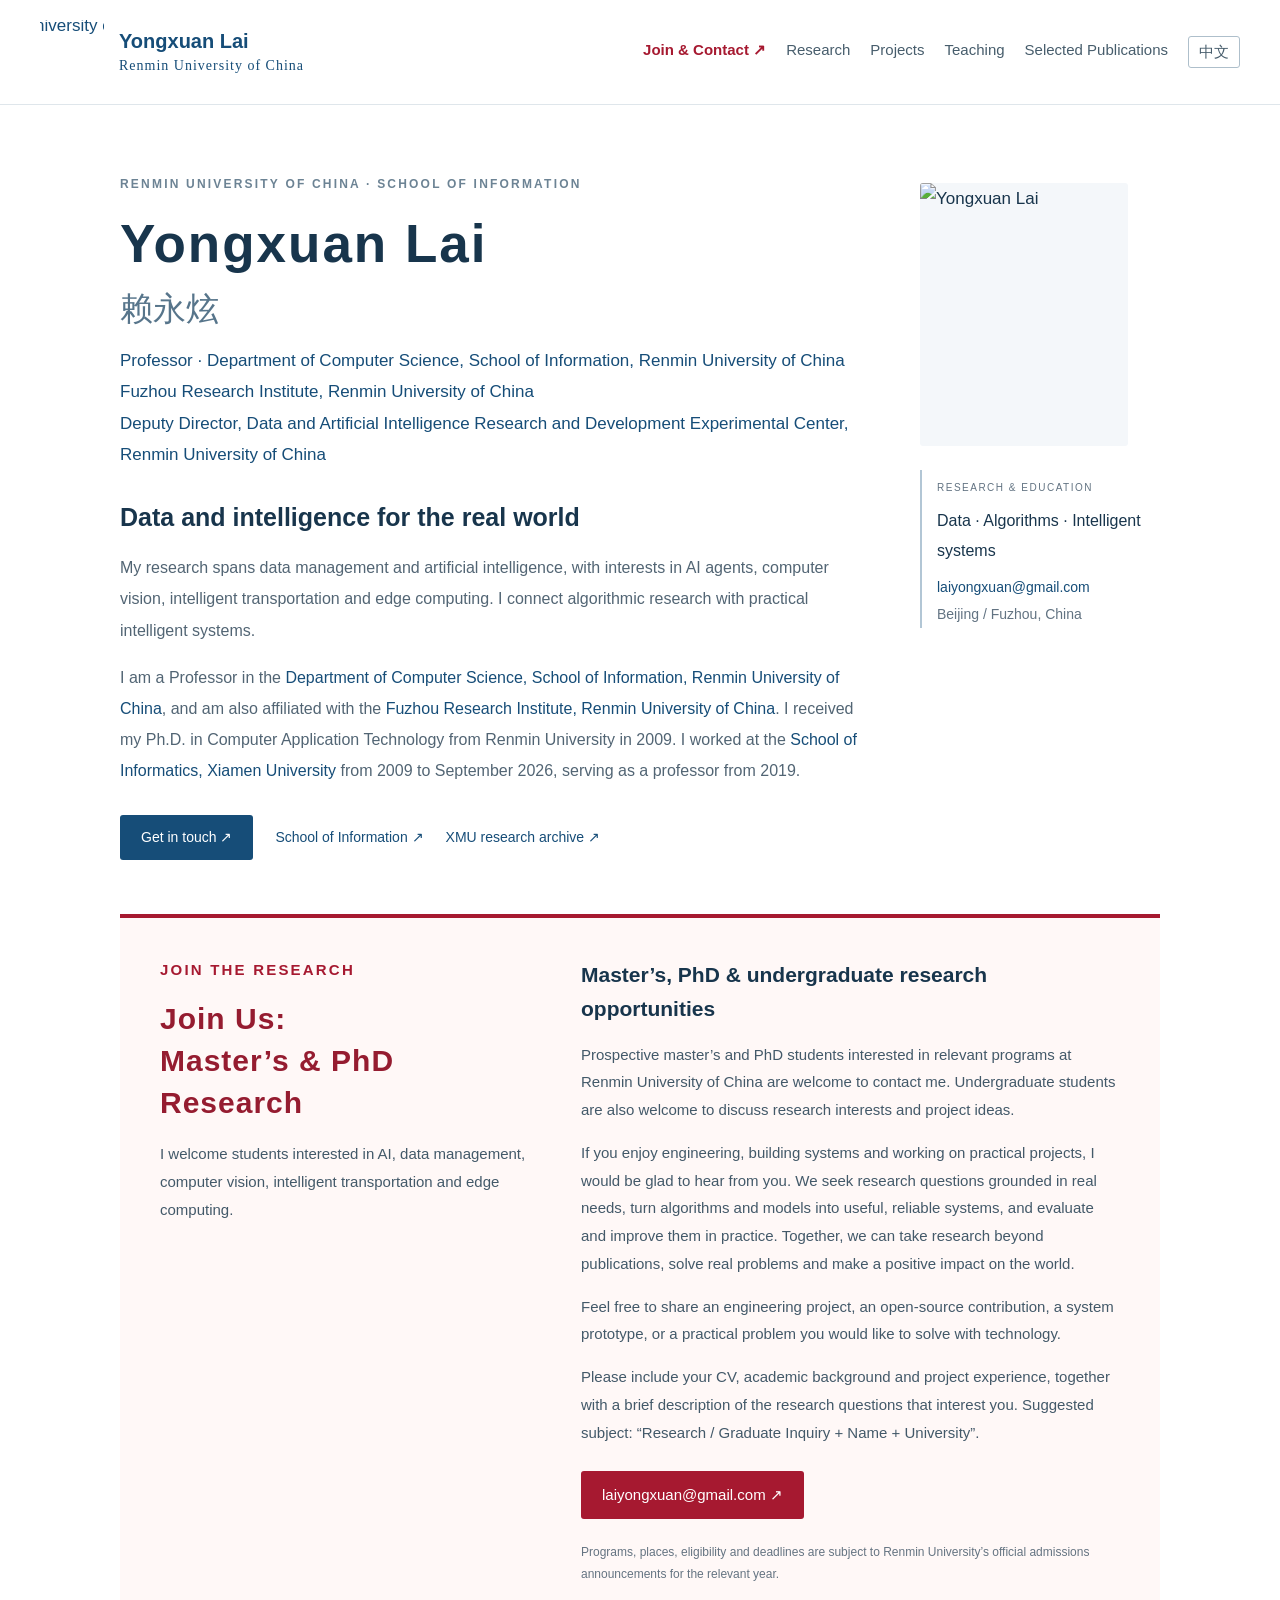
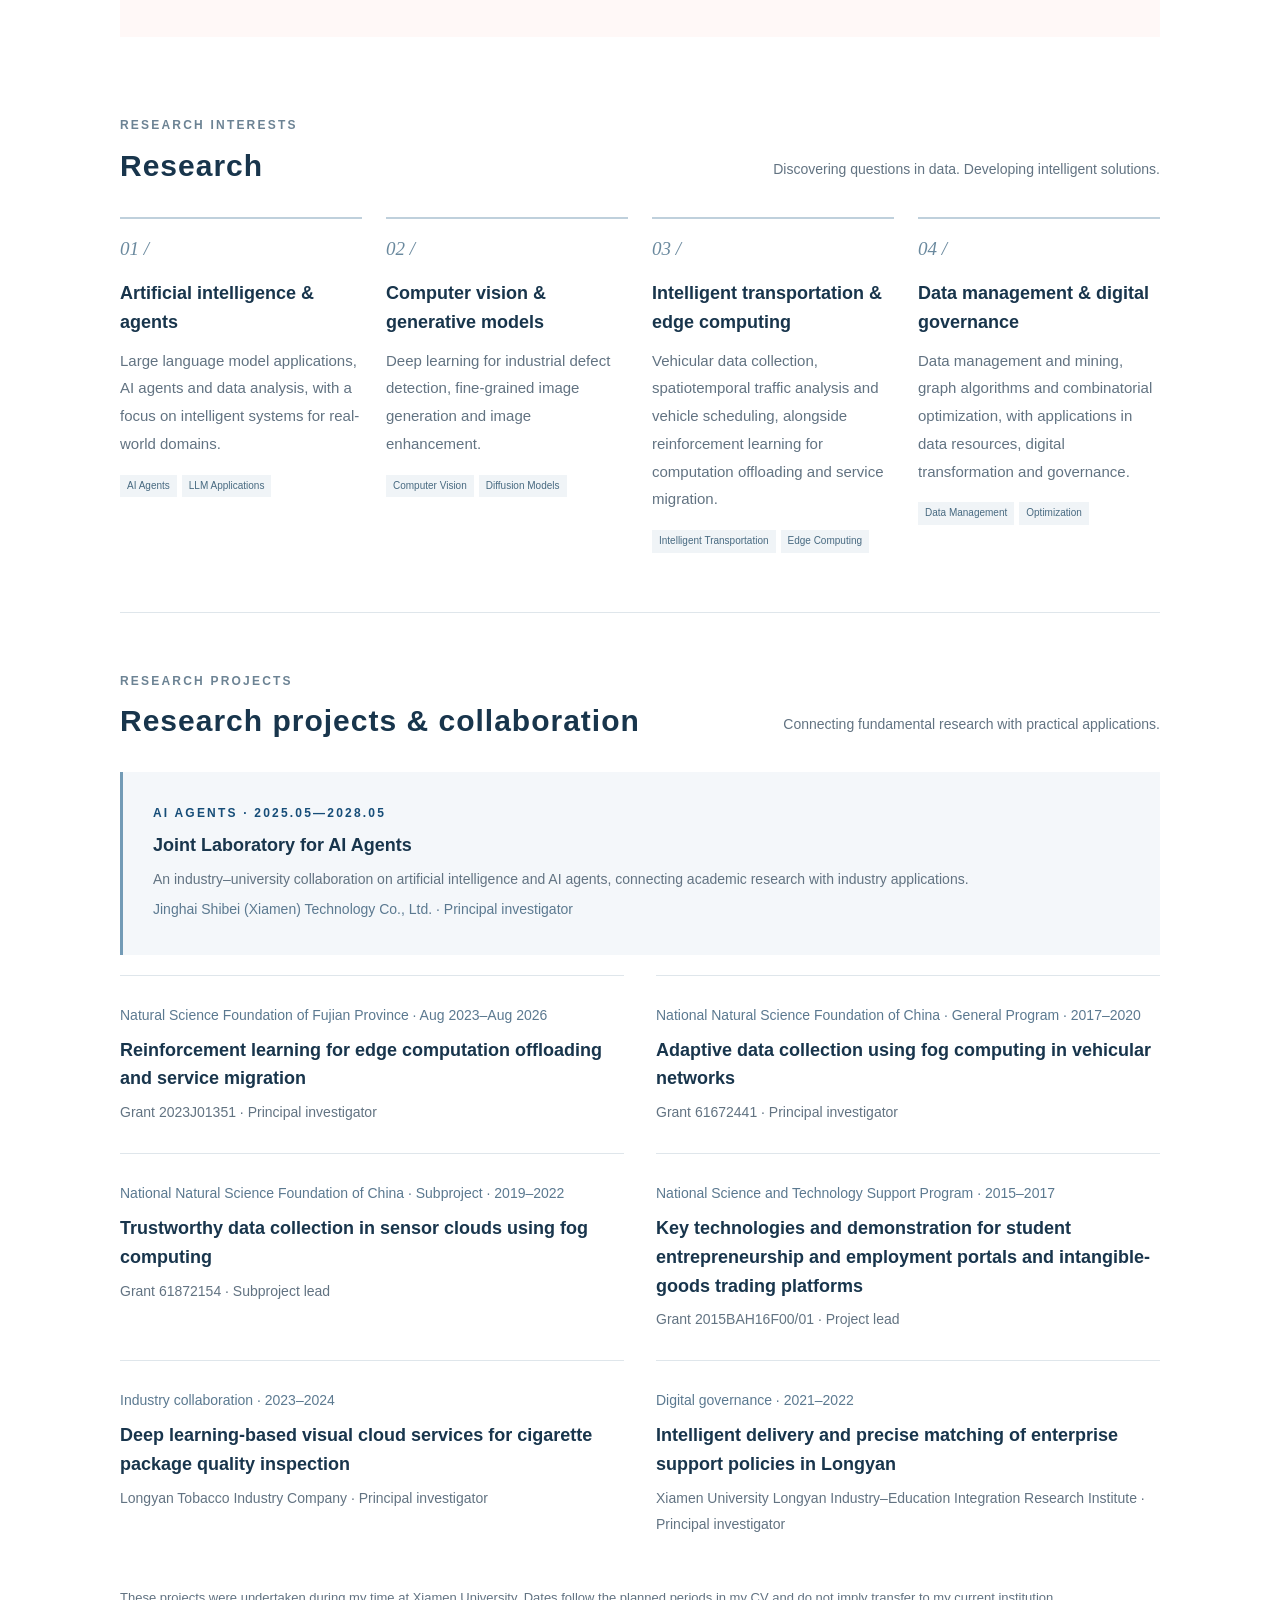
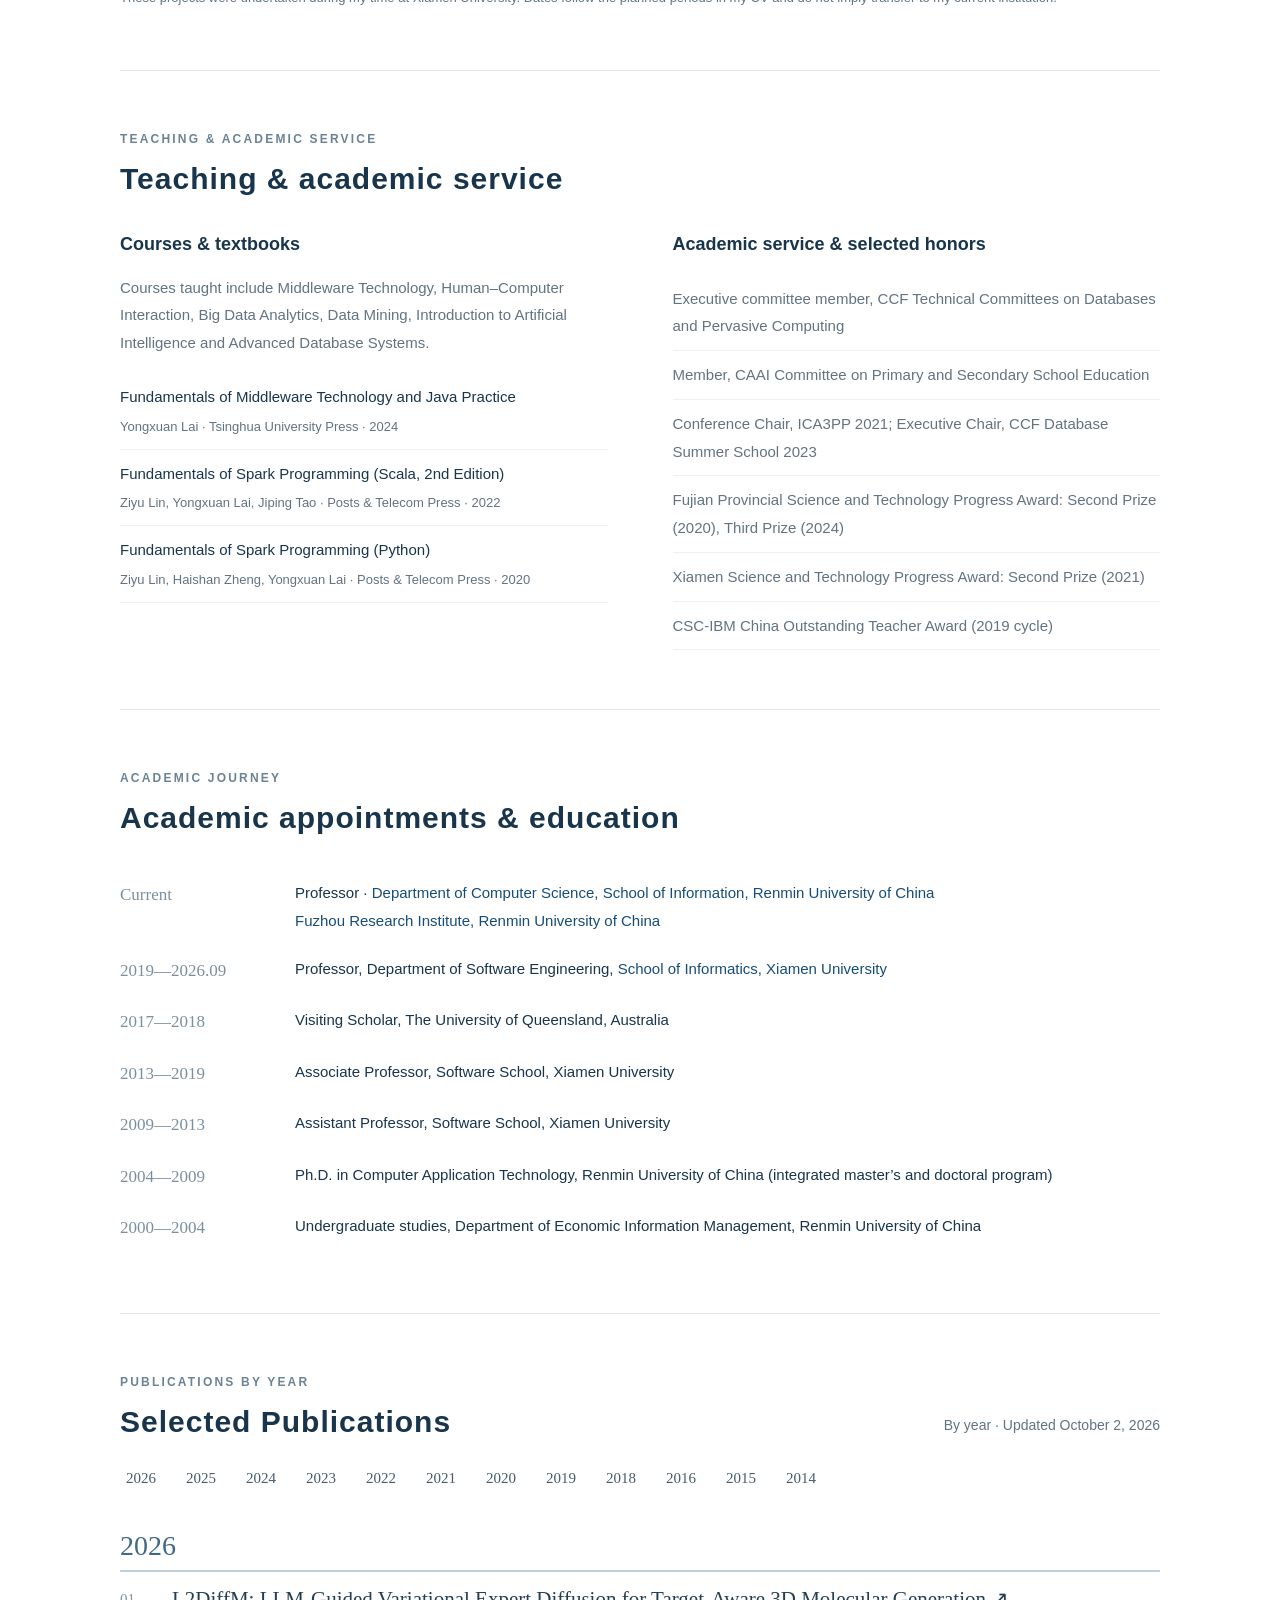
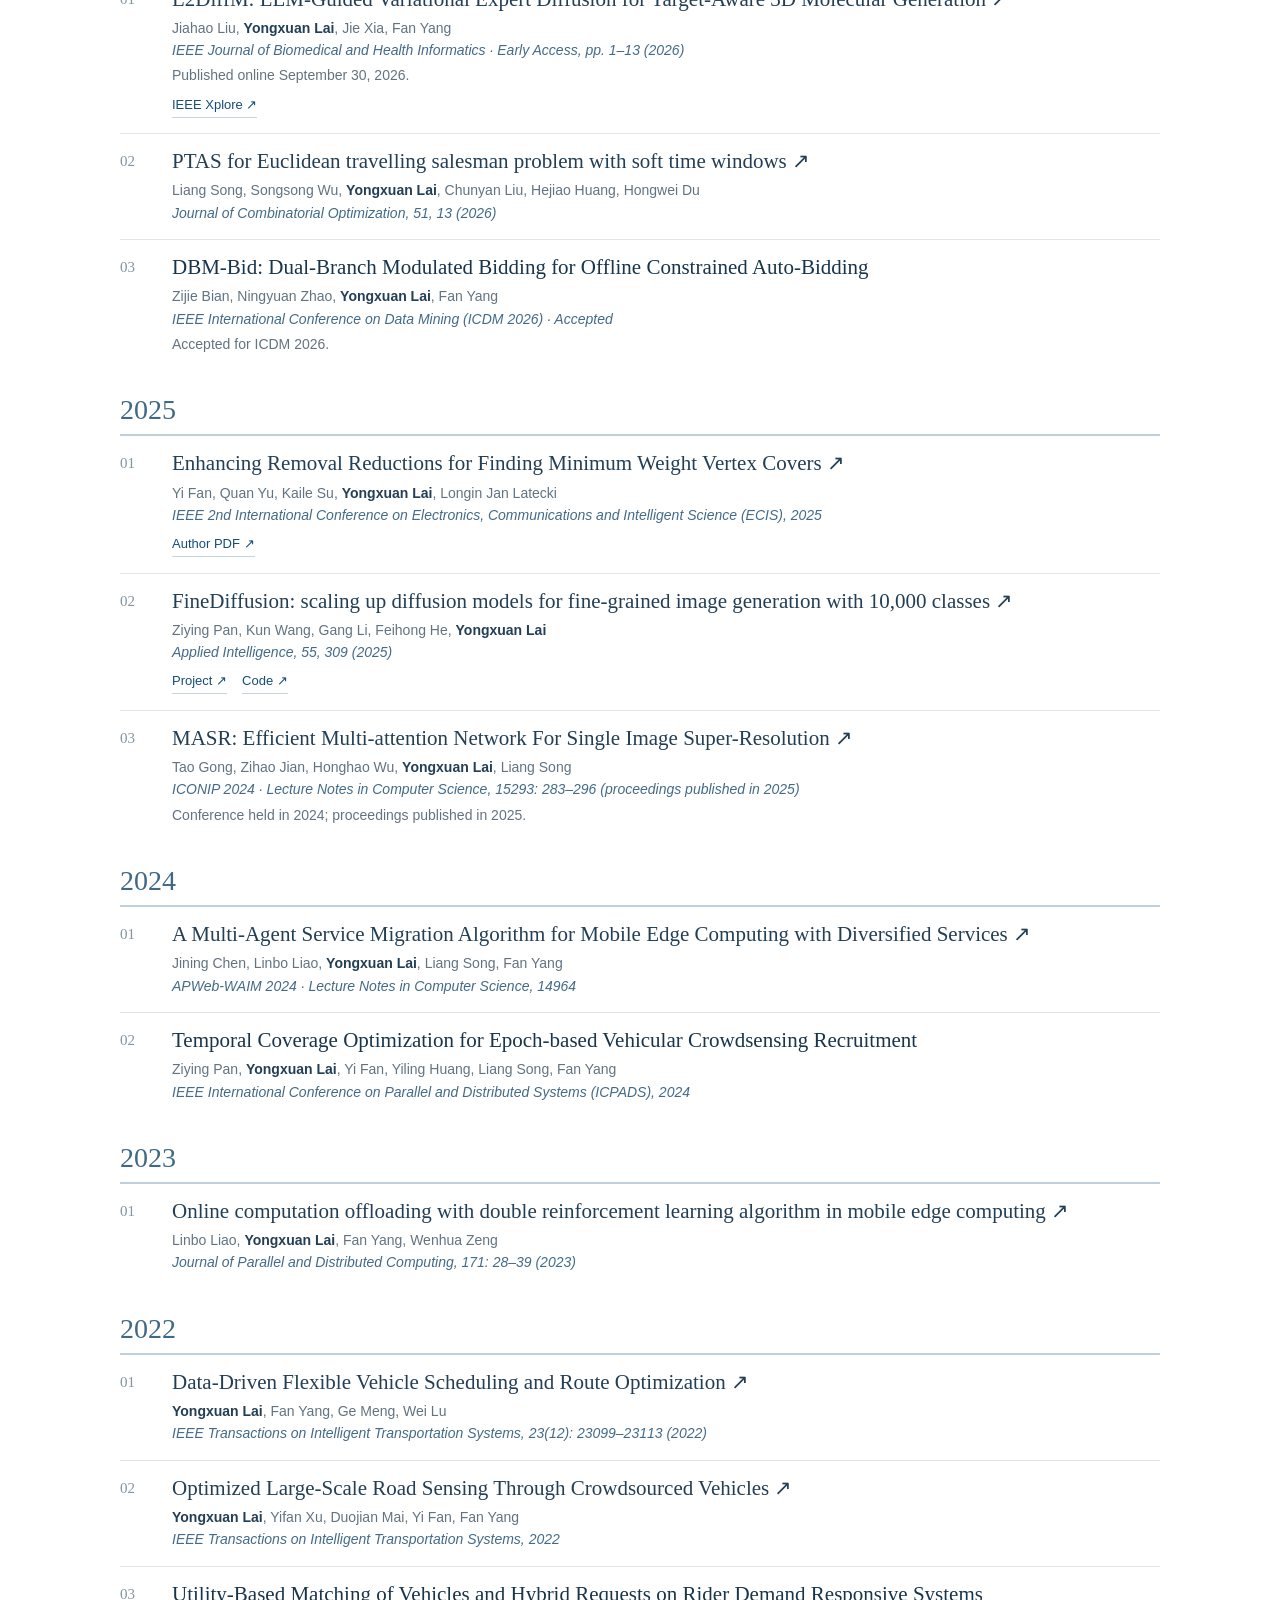
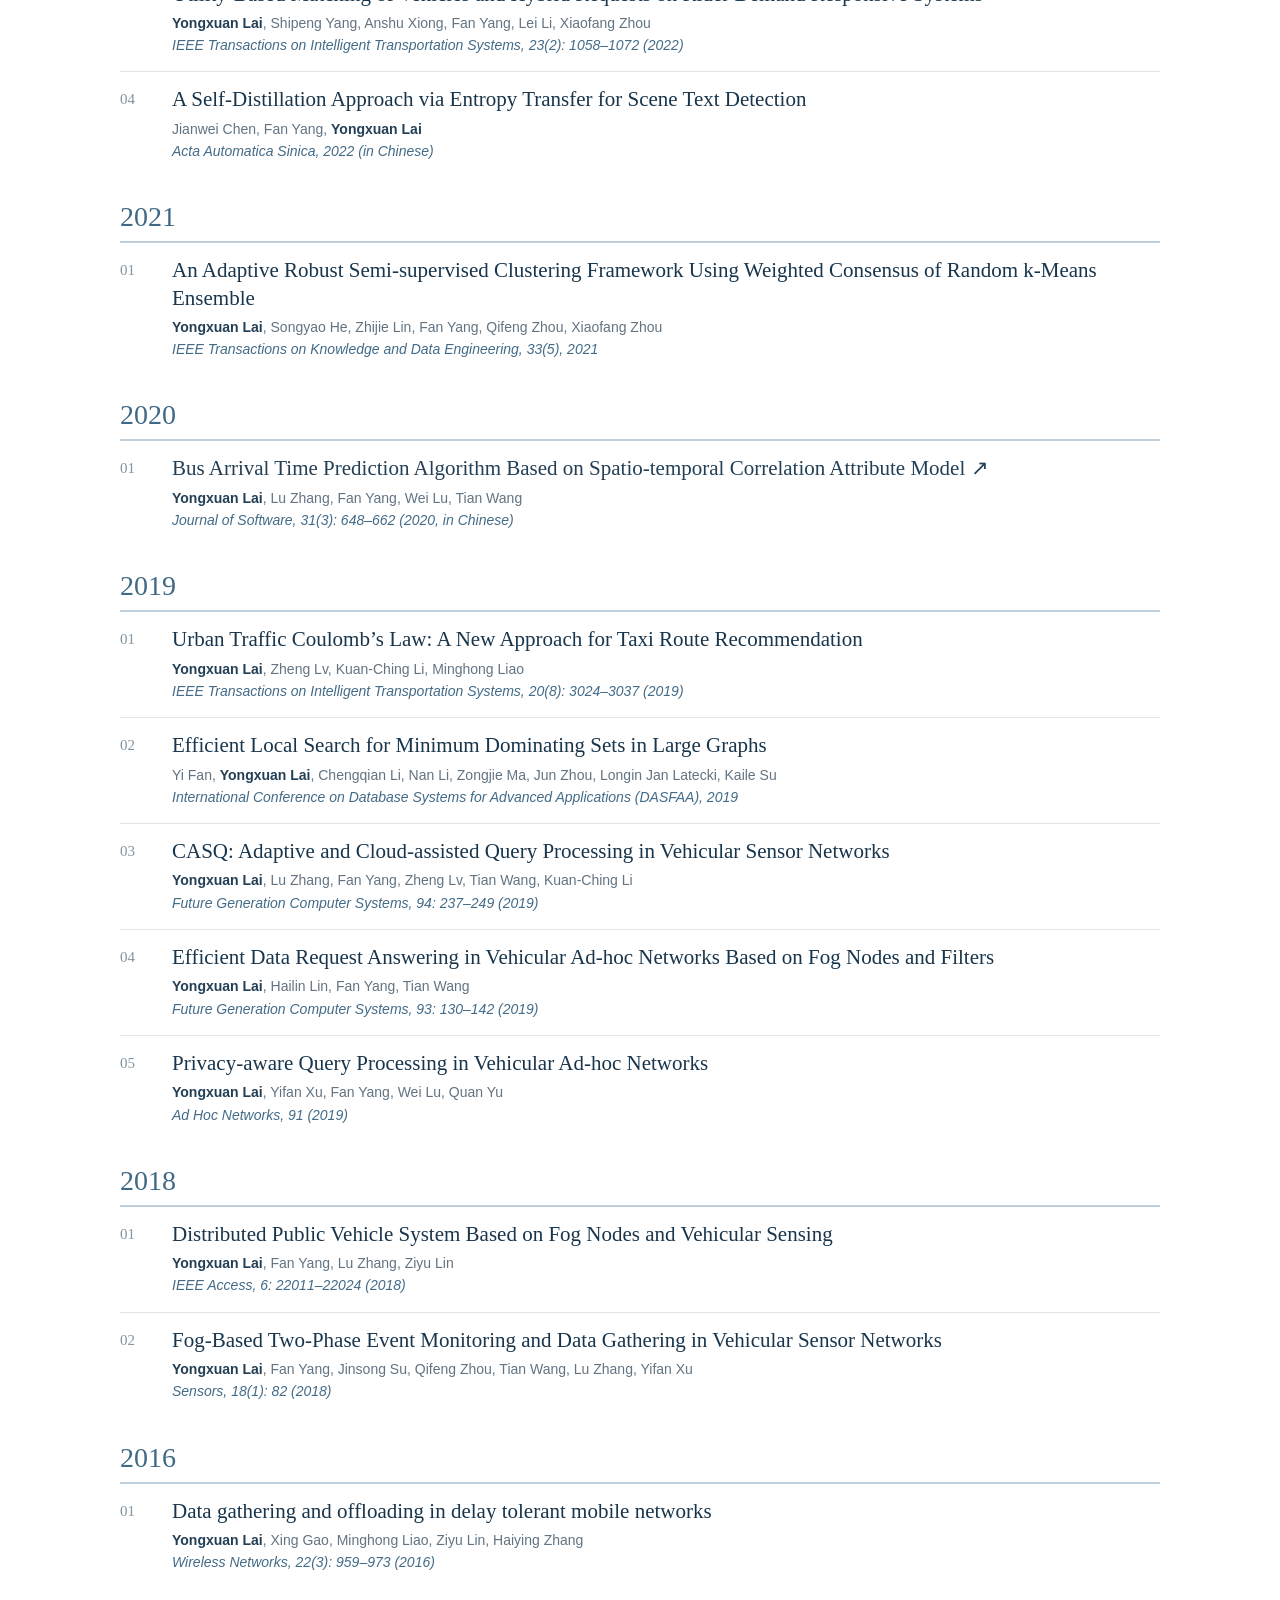
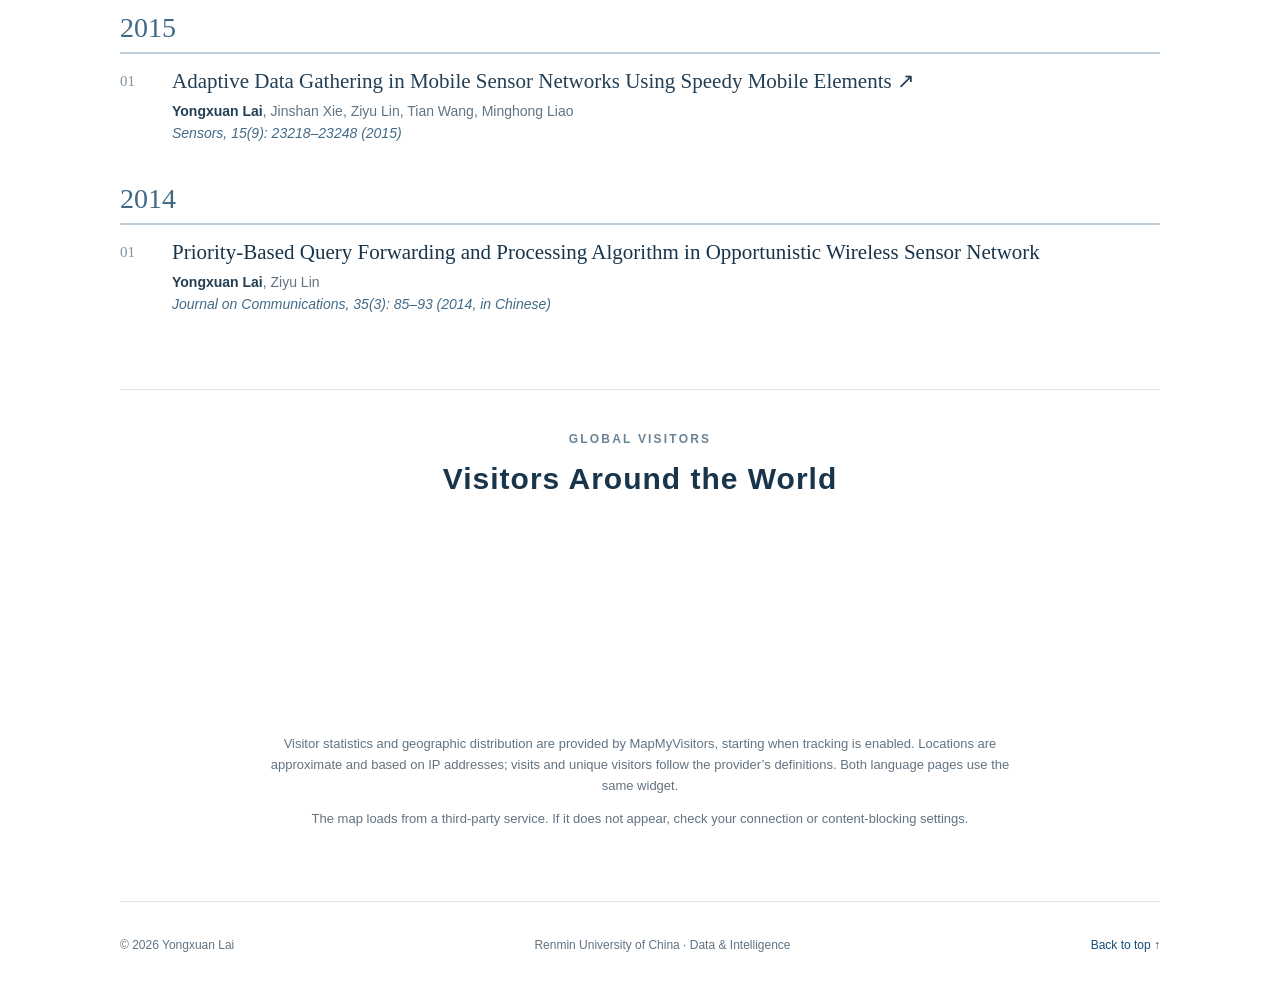
==== commit d3af2551: "feat: add shared visitor map and update homepage URL" ====
--- a/index.html
+++ b/index.html
@@ -10,10 +10,10 @@
     <meta name="theme-color" content="#163e65">
     <link rel="icon" href="assets/favicon.svg" type="image/svg+xml">
     <link rel="stylesheet" href="style.css">
-    <link rel="alternate" hreflang="en" href="https://laiyongxuan.github.io/">
-    <link rel="alternate" hreflang="zh-CN" href="https://laiyongxuan.github.io/zh.html">
-    <link rel="alternate" hreflang="x-default" href="https://laiyongxuan.github.io/">
-    <link rel="canonical" href="https://laiyongxuan.github.io/">
+    <link rel="alternate" hreflang="en" href="https://laimxy.github.io/">
+    <link rel="alternate" hreflang="zh-CN" href="https://laimxy.github.io/zh.html">
+    <link rel="alternate" hreflang="x-default" href="https://laimxy.github.io/">
+    <link rel="canonical" href="https://laimxy.github.io/">
 </head>
 
 <body>
@@ -555,11 +555,11 @@
                 </div>
             </div>
         </section>
-        
-    <!-- Awaiting the owner’s MapMyVisitors embed code; no tracking installed yet. -->
+
+    <section id="visitors" class="visitors"><div class="section-heading"><div><p class="eyebrow">GLOBAL VISITORS</p><h2>Visitors Around the World</h2></div></div><div class="visitor-map"><script async type="text/javascript" id="mapmyvisitors" src="https://mapmyvisitors.com/map.js?d=lpdu7lj6oKwOF761F_SjmogNM_pPDnmD1qu6UgfcAEs&amp;cl=ffffff&amp;w=a"></script></div><p class="section-note">Visitor statistics and geographic distribution are provided by MapMyVisitors, starting when tracking is enabled. Locations are approximate and based on IP addresses; visits and unique visitors follow the provider’s definitions. Both language pages use the same widget.</p><p class="section-note">The map loads from a third-party service. If it does not appear, check your connection or content-blocking settings.</p></section>
 </main>
     <footer><span>© 2026 Yongxuan Lai</span><span>Renmin University of China · Data & Intelligence</span><a
             href="#about">Back to top ↑</a></footer>
 </body>
 
-</html>+</html>
--- a/style.css
+++ b/style.css
@@ -8,3 +8,4 @@
 #publications .section-heading{margin-bottom:18px}.year-nav{margin-bottom:10px}.publication-year{padding-top:24px}.publication-year>h3{padding-bottom:8px}.paper{padding:14px 0;gap:16px}.paper h4{font-size:21px;line-height:1.3;margin-bottom:5px}.paper p{font-size:14px;line-height:1.45;margin:2px 0}.paper .paper-note{margin-top:5px}.paper-link{font-size:13px;margin-top:5px}.paper-index{font-size:15px}.paper:first-child{padding-top:14px}@media(max-width:600px){.paper{gap:10px;padding:12px 0}.paper h4{font-size:19px}.paper p{font-size:14px}}
 /* Recruitment is the first content section after the profile. */
 .join{margin-top:0;margin-bottom:20px;background:#fff8f7;color:var(--ink);border-top:4px solid #a61930;gap:36px;grid-template-columns:1fr 1.4fr}.join h2{font-size:30px;line-height:1.4;color:#951c30}.join .eyebrow{color:#a61930}.join p{color:#435969}.join .join-note{color:#657482}.join .light{background:#a61930;color:#fff}.nav-join{color:#a61930}@media(max-width:600px){.join{grid-template-columns:1fr;padding:26px 22px;gap:12px}.join h2{font-size:26px}}
+.visitors{padding-top:40px;text-align:center}.visitors .section-heading{justify-content:center}.visitor-map{width:100%;max-width:640px;min-height:180px;margin:24px auto;overflow:hidden}.visitors .section-note{max-width:760px;margin:12px auto;line-height:1.6}
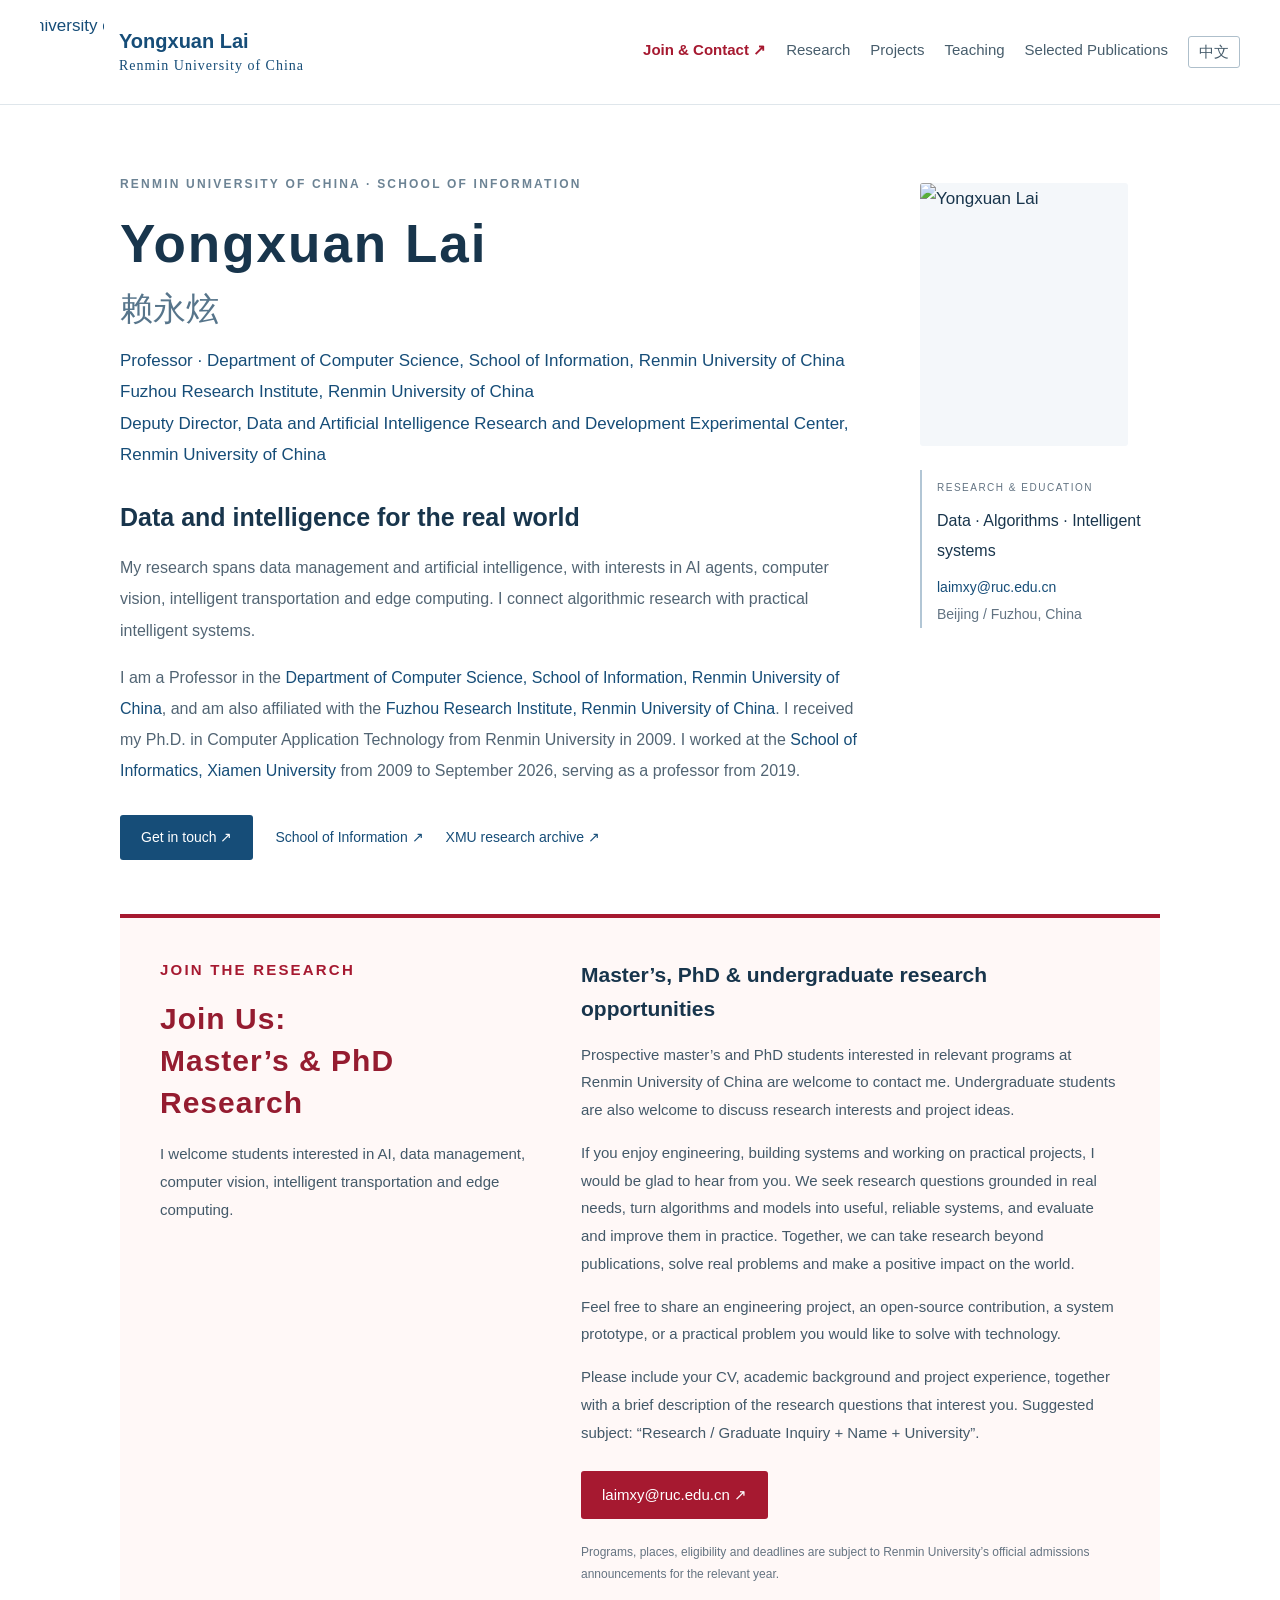
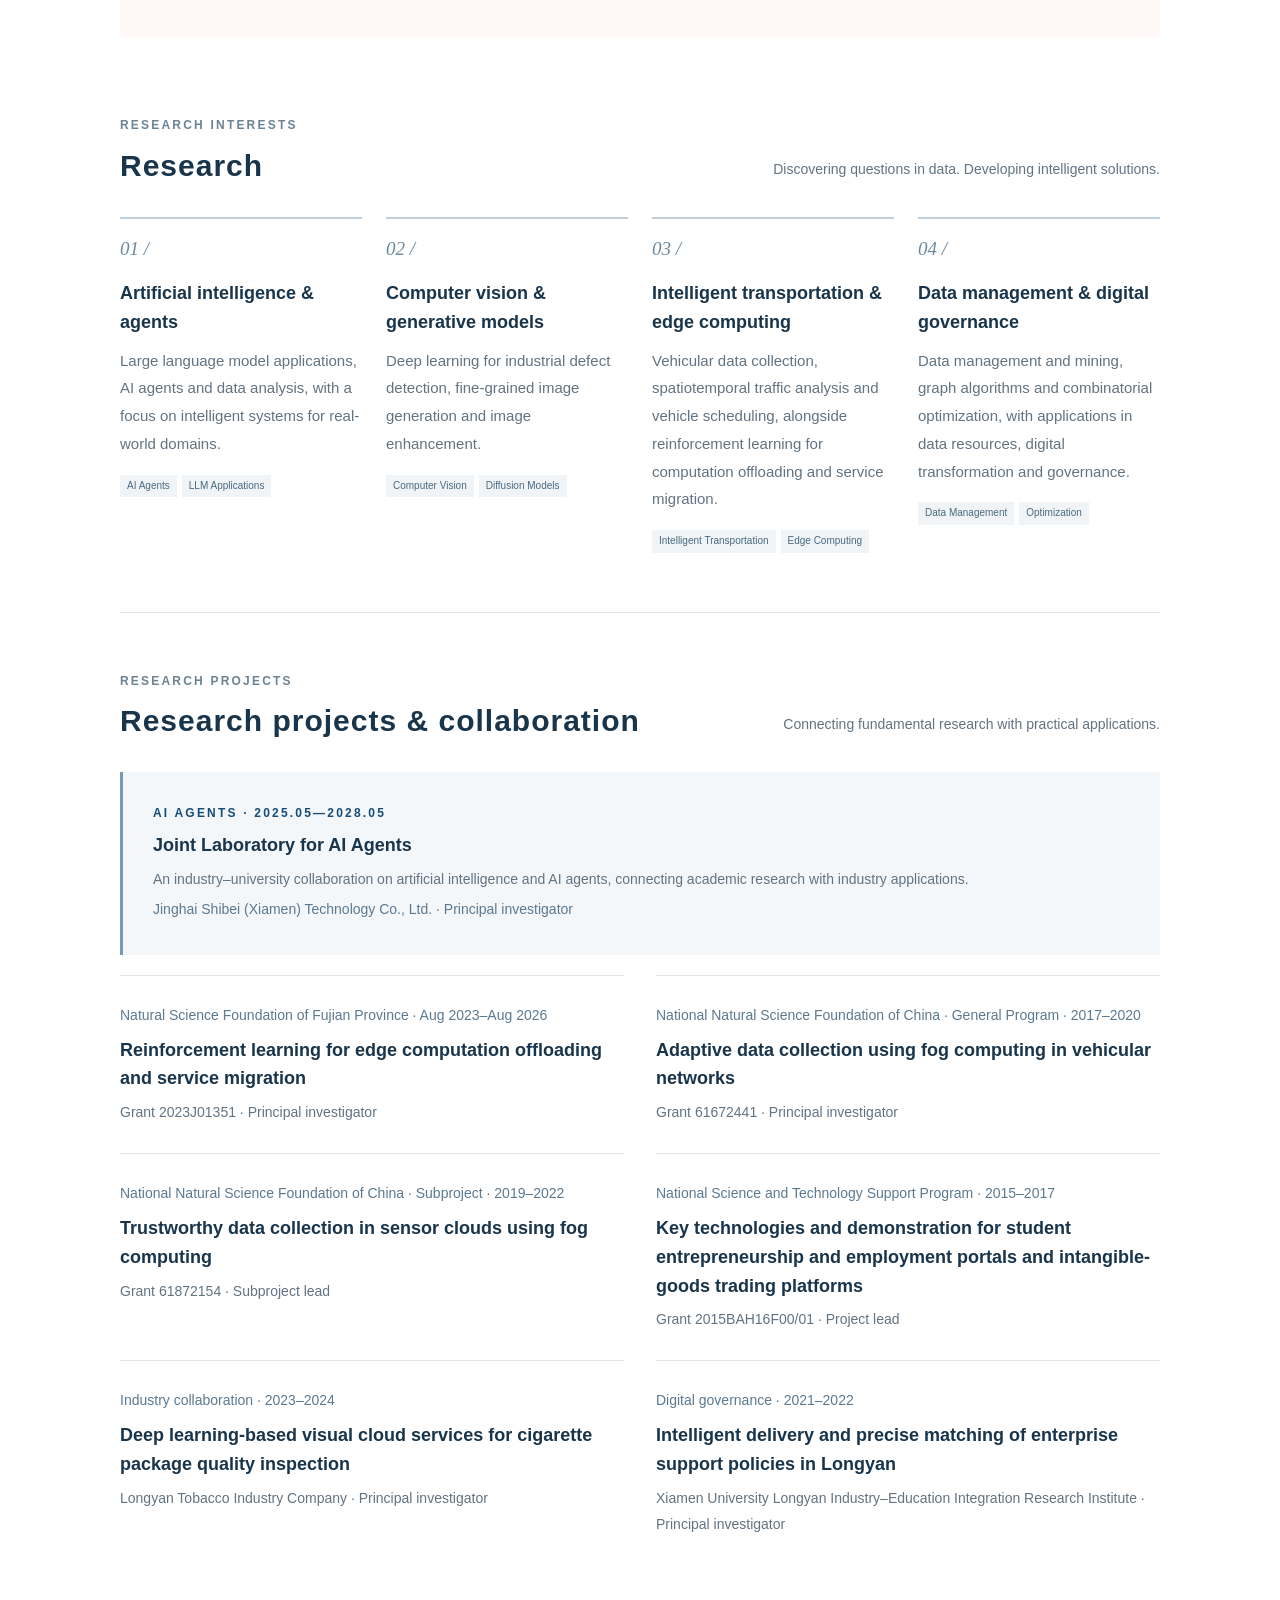
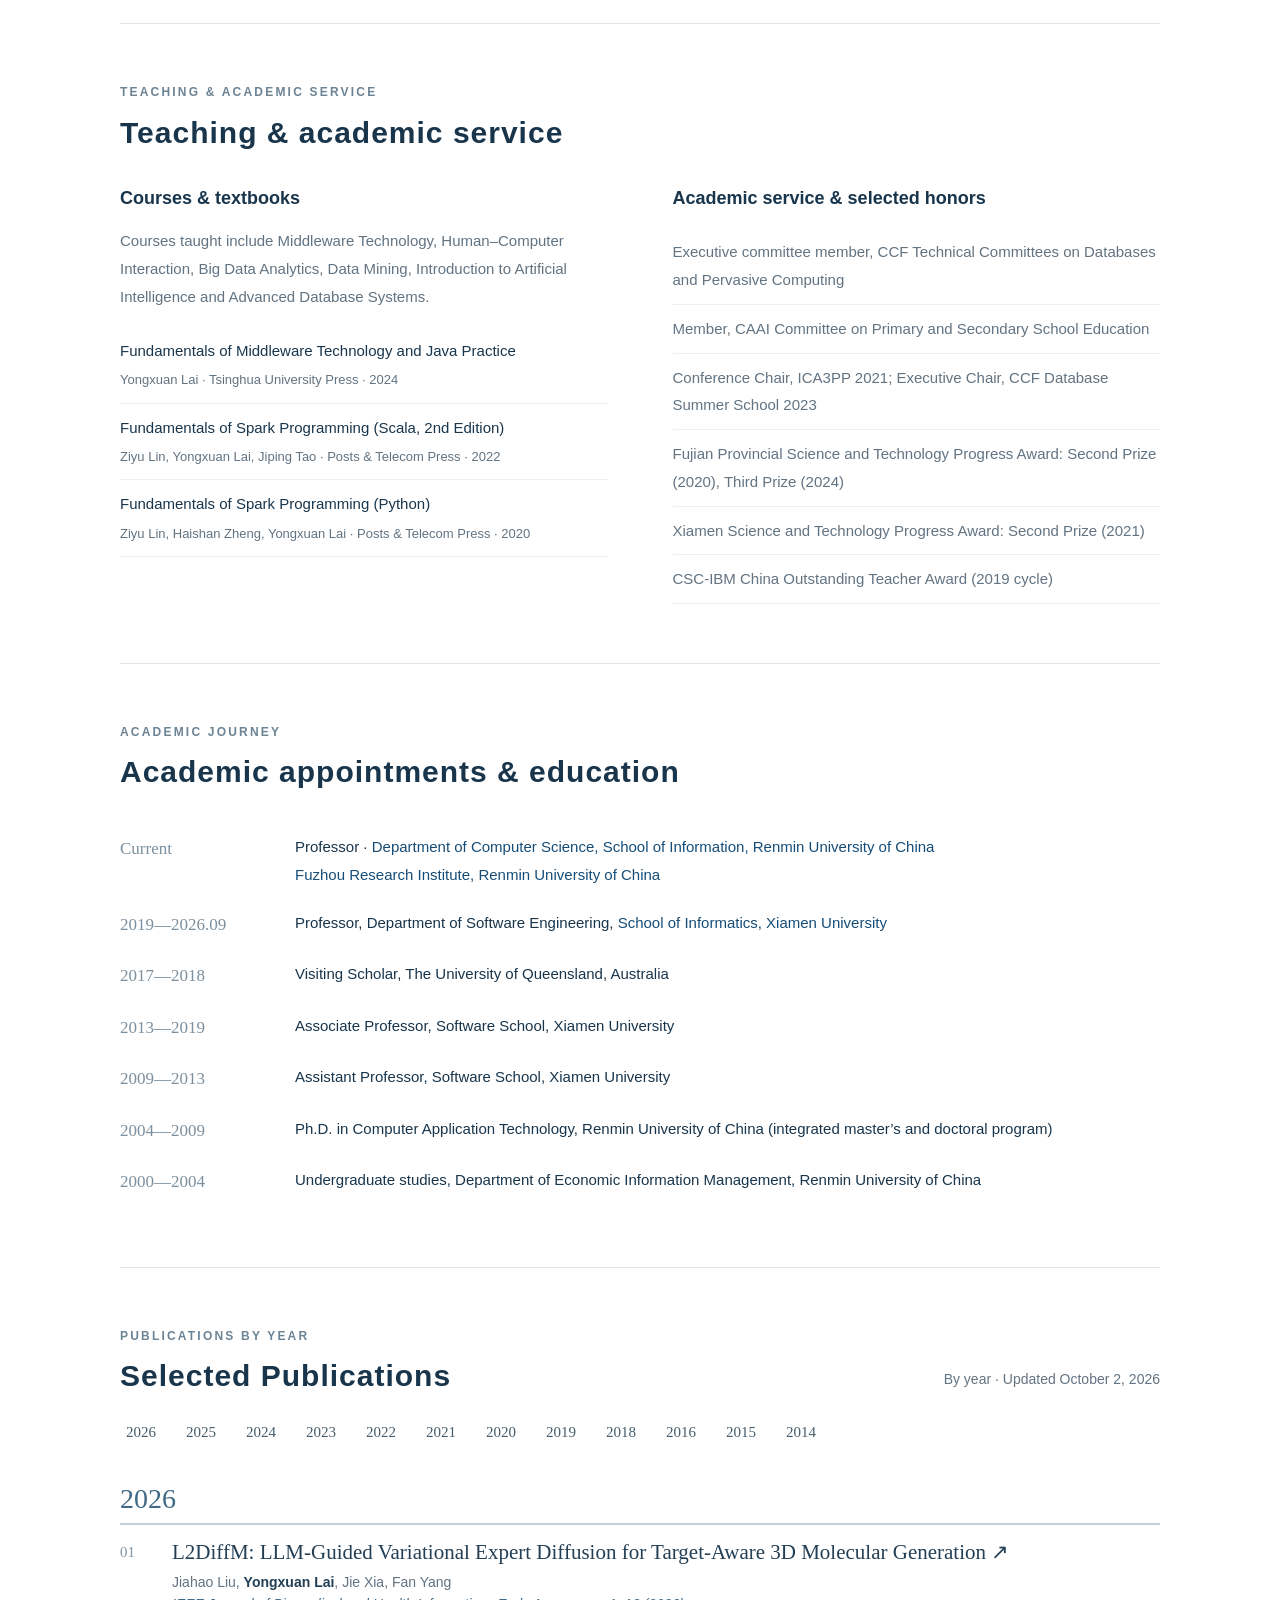
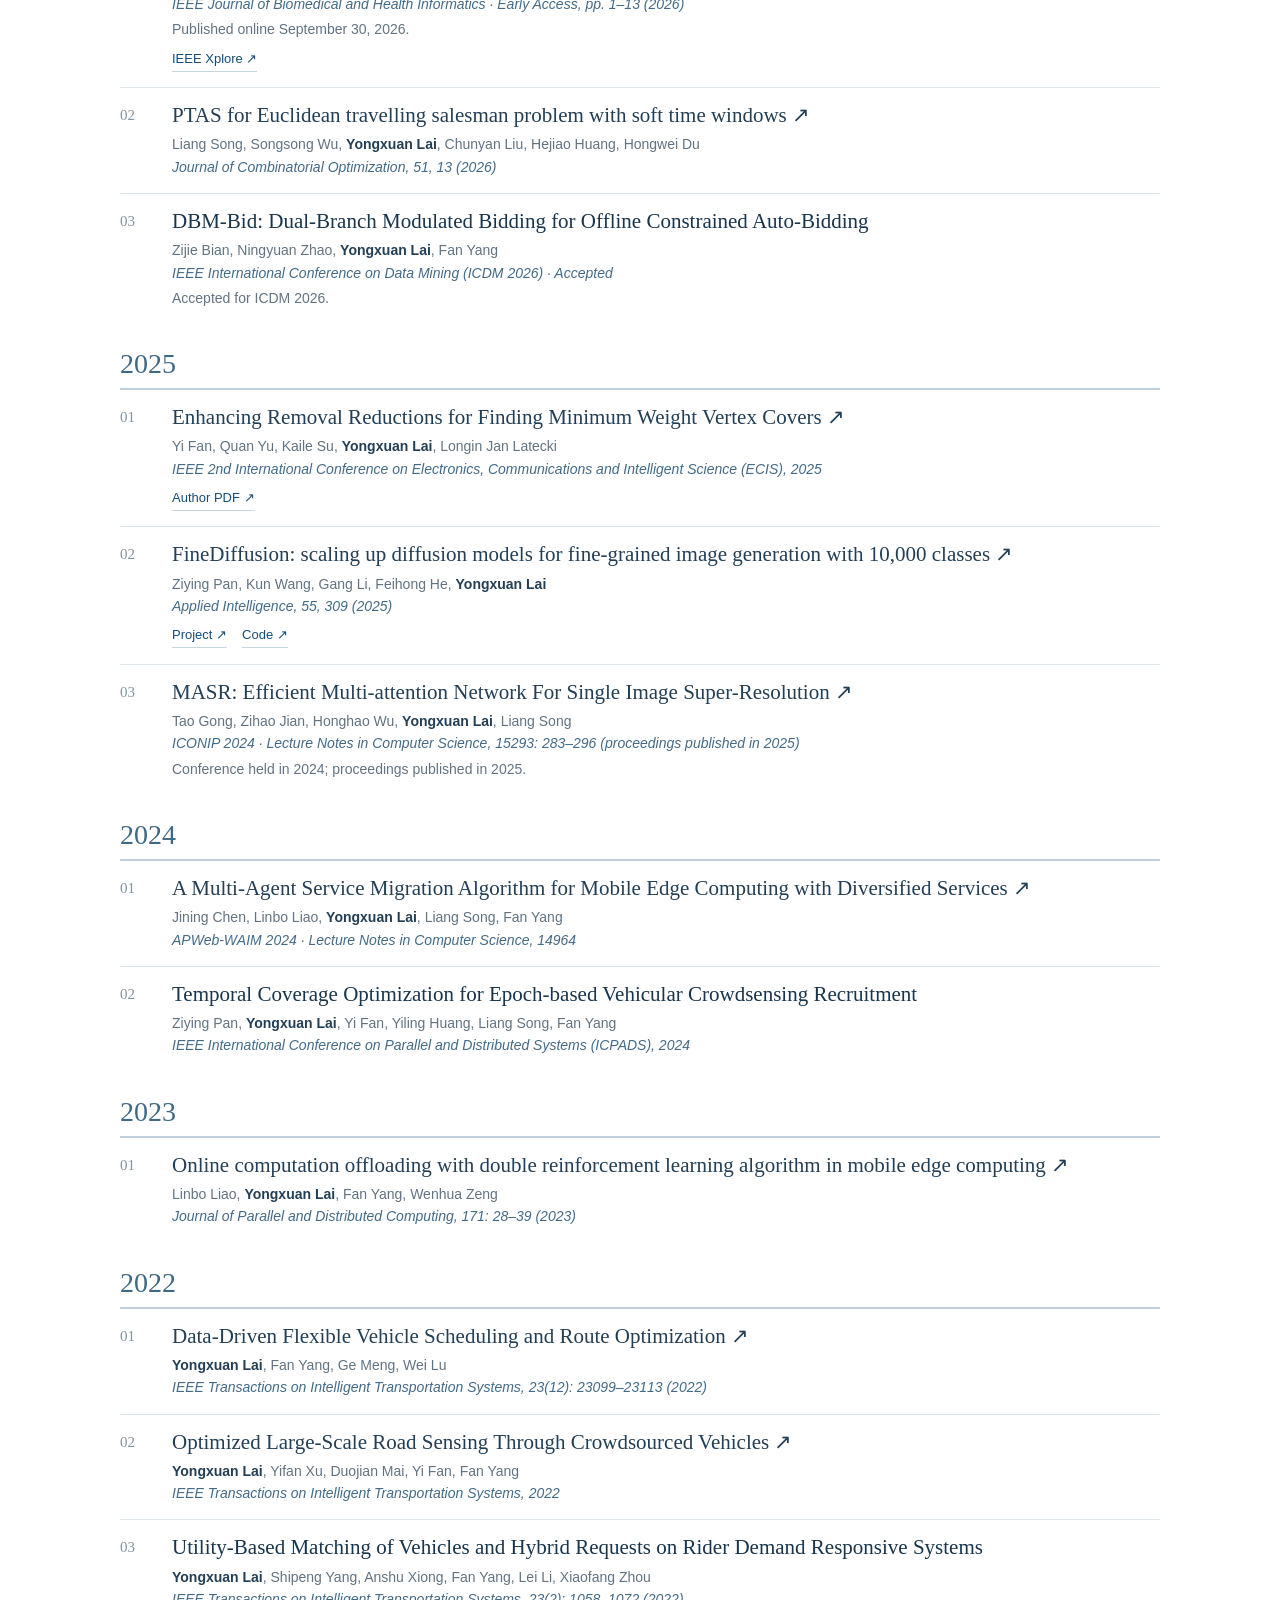
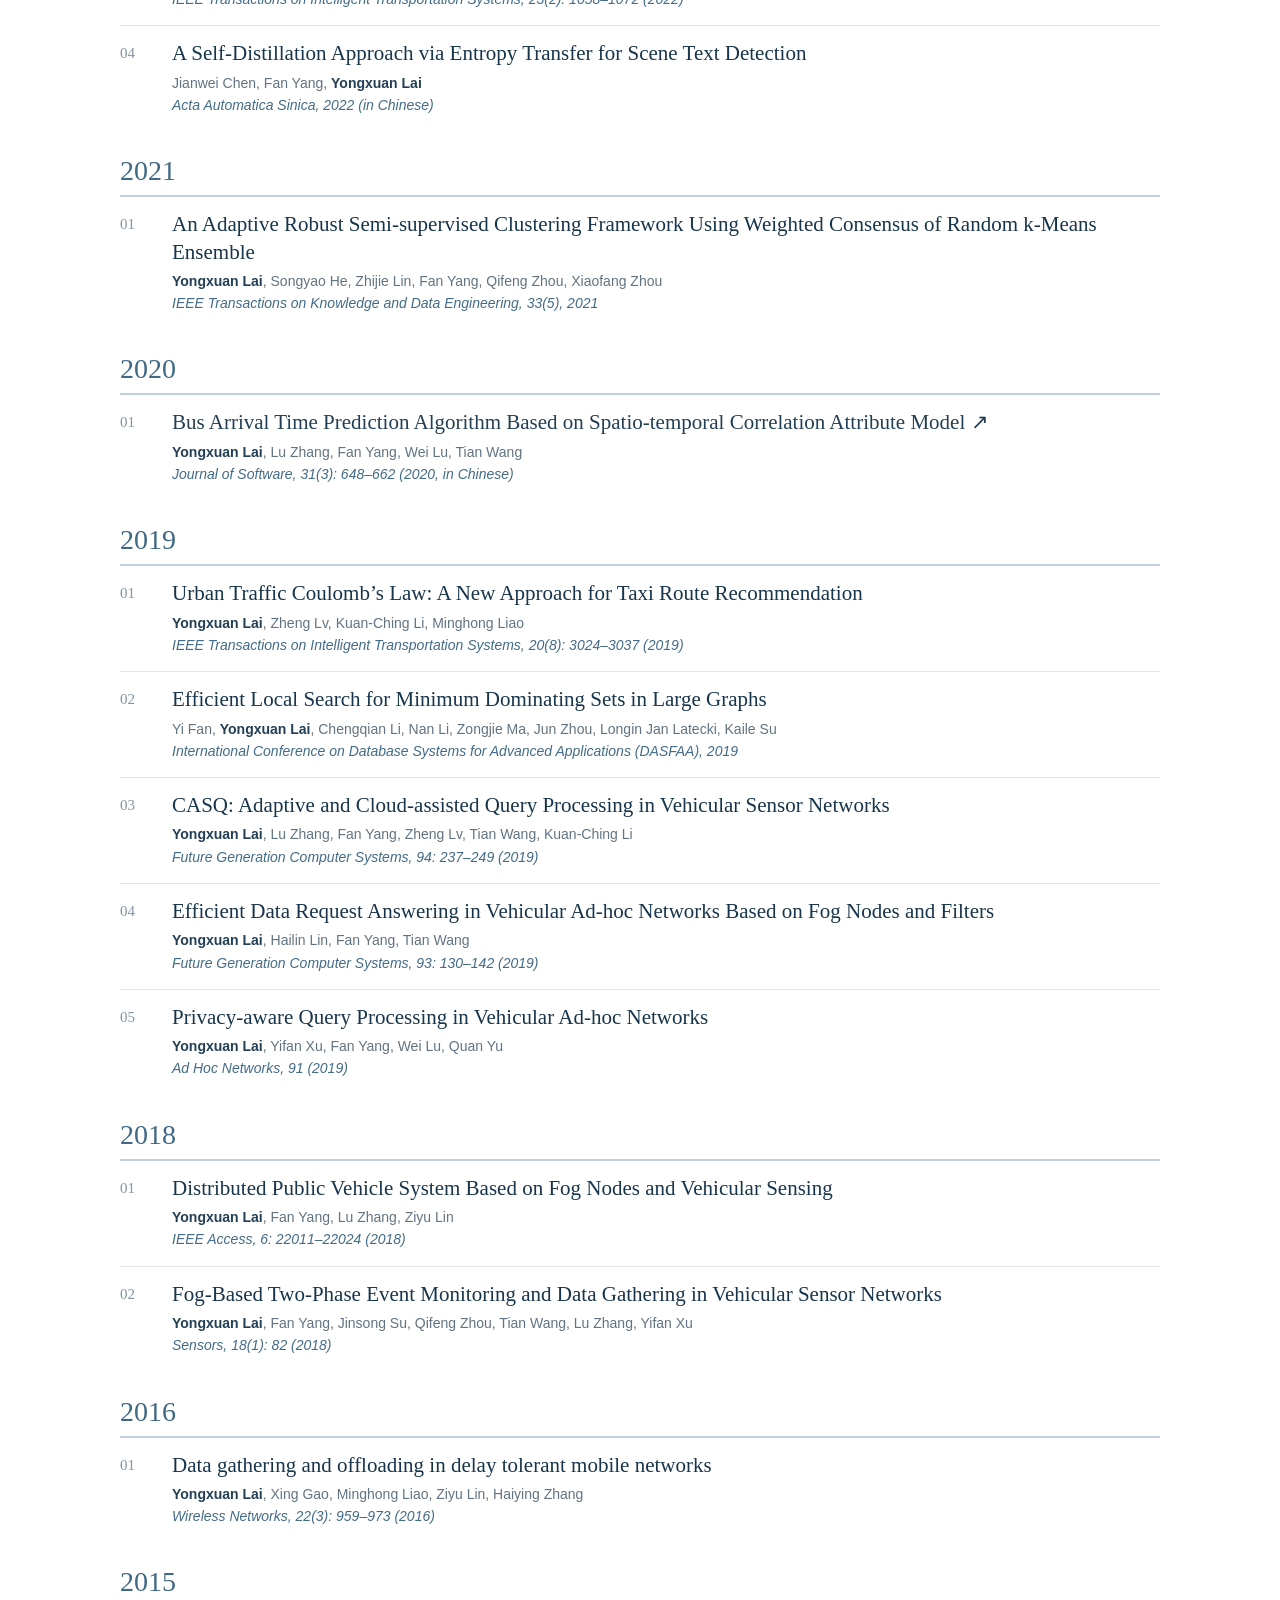
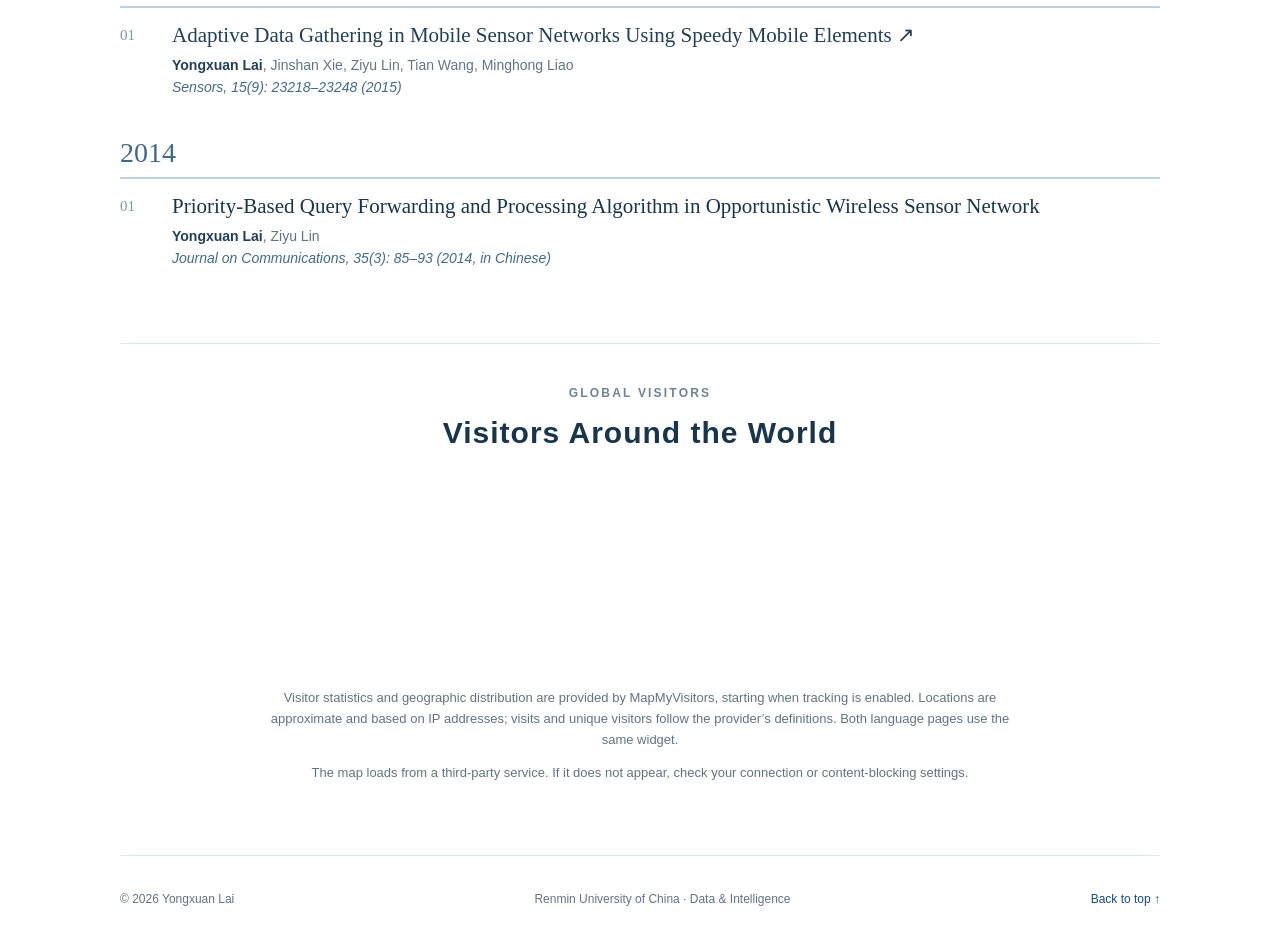
==== commit 120991db: "content: update RUC email and remove project affiliation note" ====
--- a/index.html
+++ b/index.html
@@ -54,7 +54,7 @@
                         class="affiliation-link" href="https://informatics.xmu.edu.cn/" target="_blank"
                         rel="noopener noreferrer">School of Informatics, Xiamen University</a> from 2009 to September
                     2026, serving as a professor from 2019.</p>
-                <div class="hero-links"><a class="button" href="mailto:laiyongxuan@gmail.com">Get in touch ↗</a><a
+                <div class="hero-links"><a class="button" href="mailto:laimxy@ruc.edu.cn">Get in touch ↗</a><a
                         href="https://info.ruc.edu.cn/" target="_blank" rel="noopener noreferrer">School of Information
                         ↗</a><a href="https://scholar.xmu.edu.cn/Authors/Index?id=LaiYongXuan" target="_blank"
                         rel="noopener noreferrer">XMU research archive ↗</a></div>
@@ -62,7 +62,7 @@
             <aside class="profile"><img src="assets/portrait.jpg" alt="Yongxuan Lai" width="225" height="285">
                 <div><span class="profile-label">RESEARCH & EDUCATION</span>
                     <p>Data · Algorithms · Intelligent systems</p><a
-                        href="mailto:laiyongxuan@gmail.com">laiyongxuan@gmail.com</a><small>Beijing / Fuzhou,
+                        href="mailto:laimxy@ruc.edu.cn">laimxy@ruc.edu.cn</a><small>Beijing / Fuzhou,
                         China</small>
                 </div>
             </aside>
@@ -88,7 +88,7 @@
                 <p>Please include your CV, academic background and project experience, together with a brief description
                     of the research questions that interest you. Suggested subject: “Research / Graduate Inquiry + Name
                     + University”.</p><a class="button light"
-                    href="mailto:laiyongxuan@gmail.com?subject=Research%20%2F%20Graduate%20Inquiry">laiyongxuan@gmail.com
+                    href="mailto:laimxy@ruc.edu.cn?subject=Research%20%2F%20Graduate%20Inquiry">laimxy@ruc.edu.cn
                     ↗</a>
                 <p class="join-note">Programs, places, eligibility and deadlines are subject to Renmin University’s
                     official admissions announcements for the relevant year.</p>
@@ -179,8 +179,7 @@
                         investigator</p>
                 </article>
             </div>
-            <p class="section-note">These projects were undertaken during my time at Xiamen University. Dates follow the
-                planned periods in my CV and do not imply transfer to my current institution.</p>
+            
         </section>
         <section id="teaching">
             <div class="section-heading">
